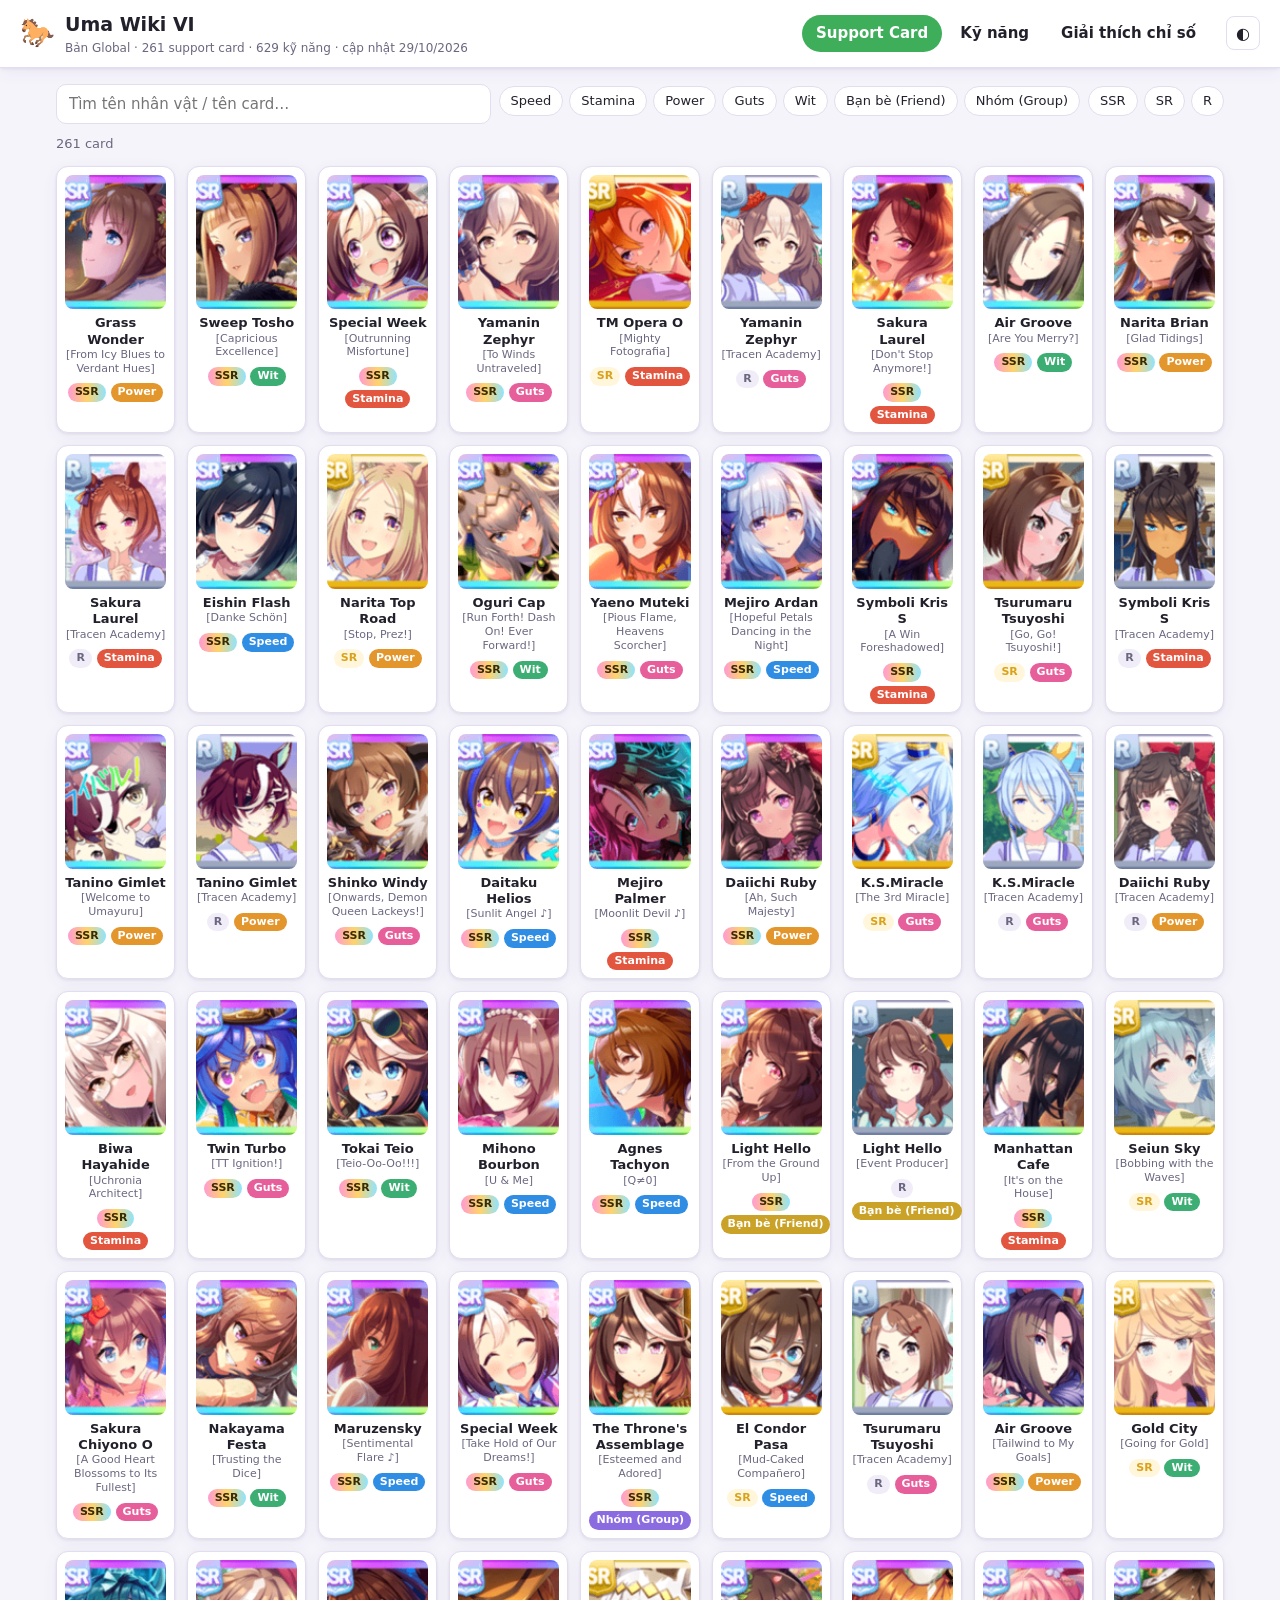
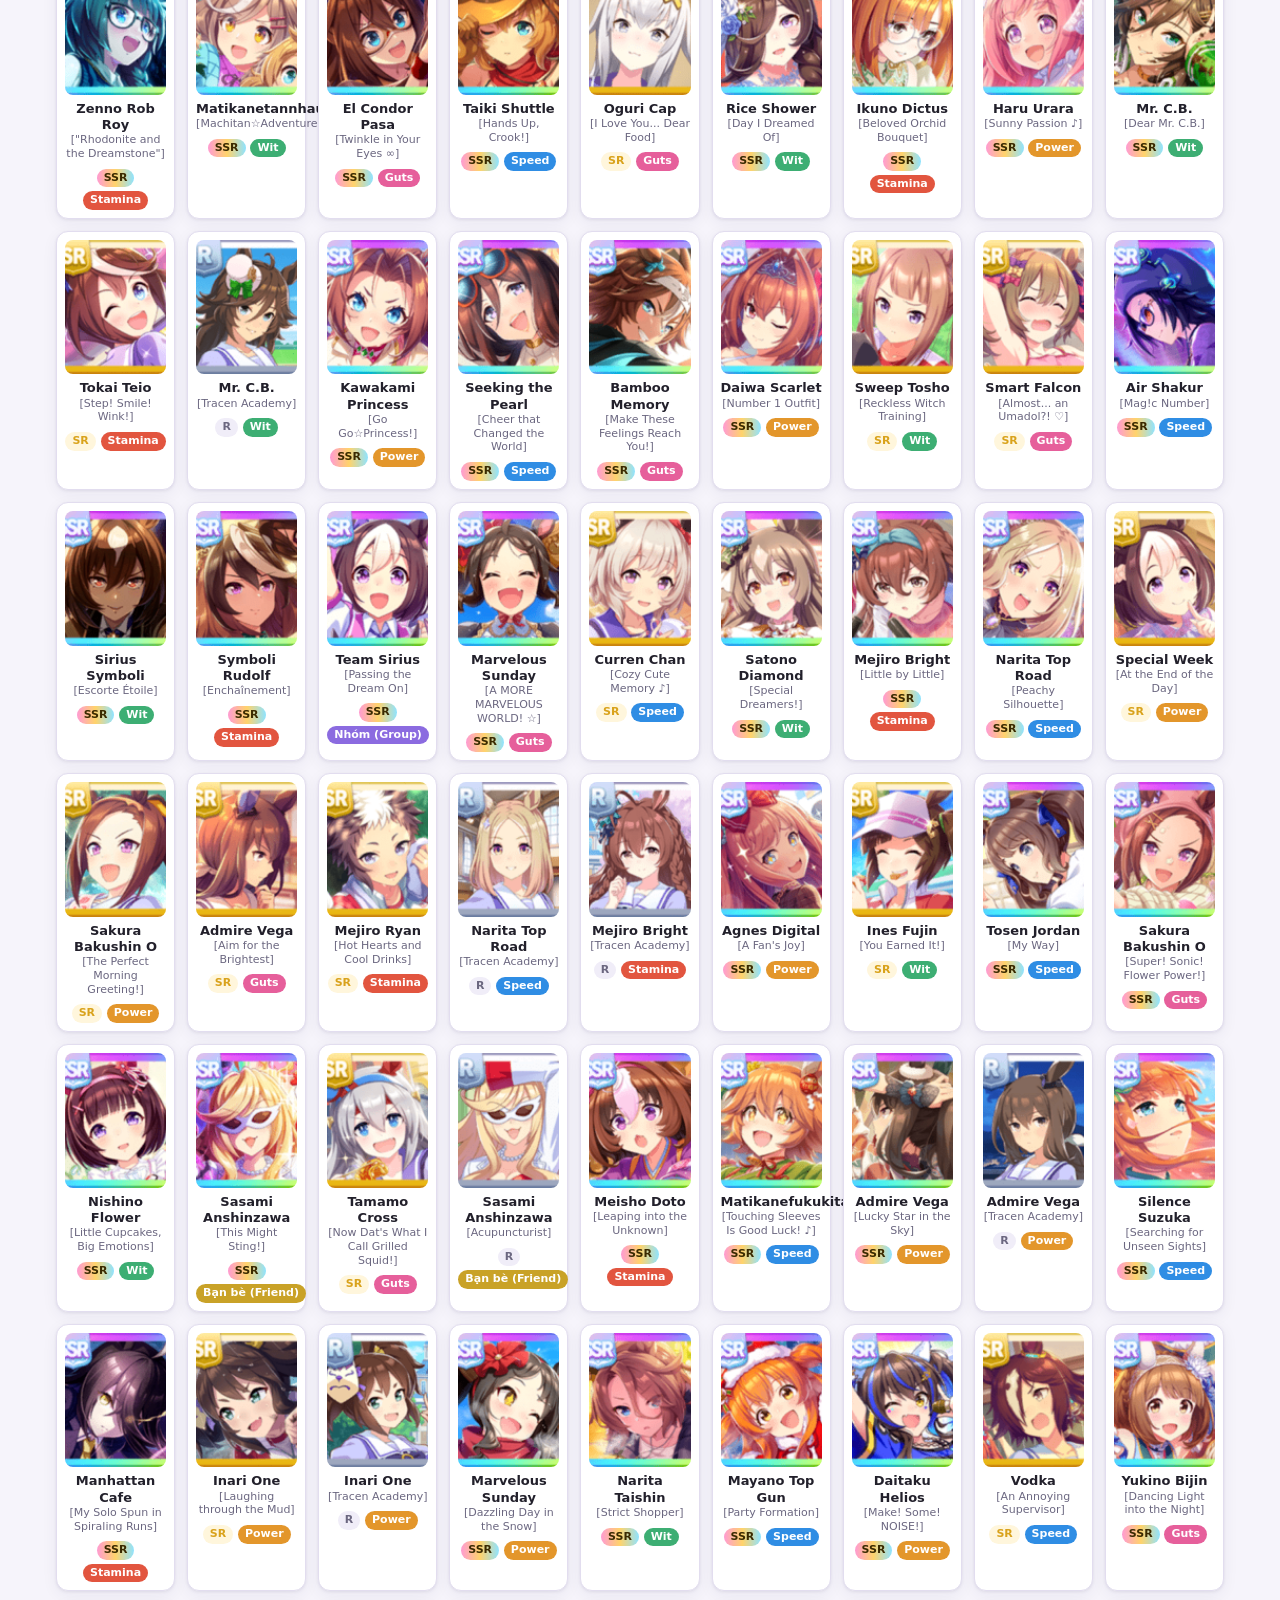
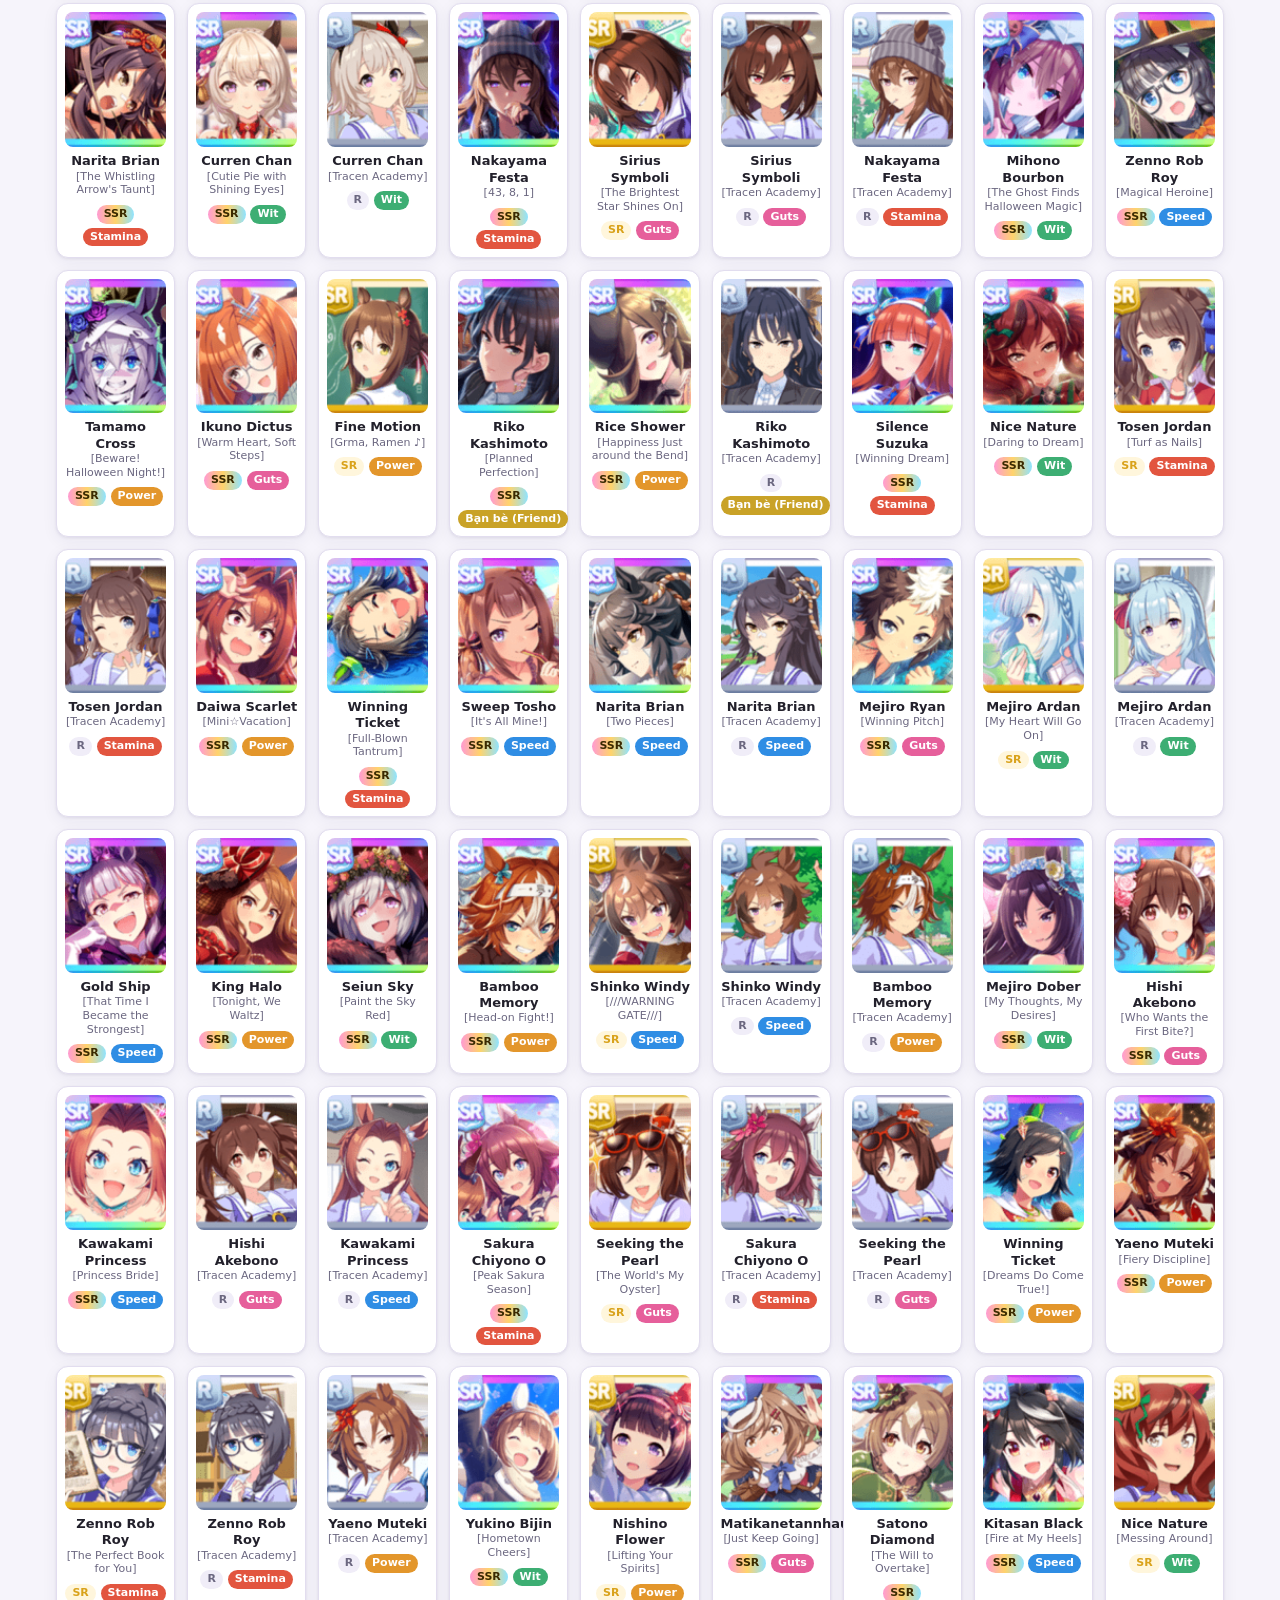
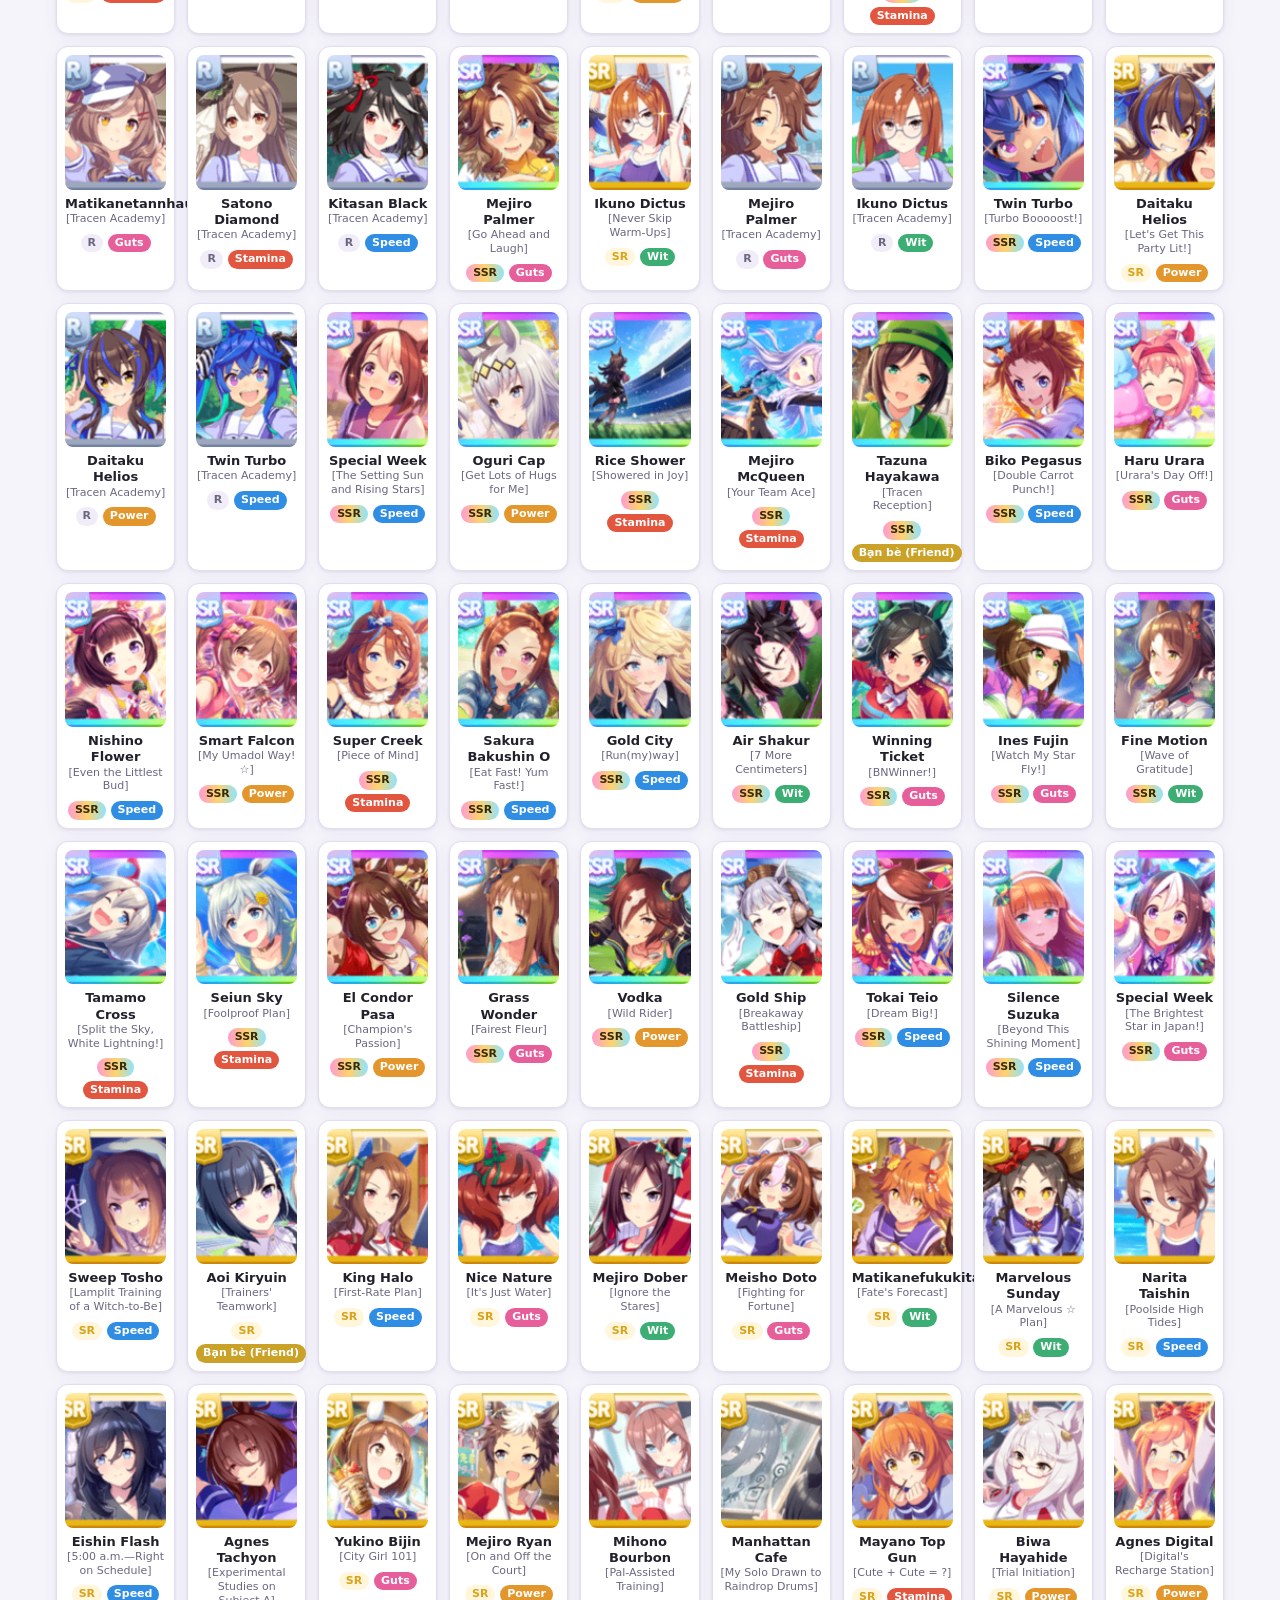
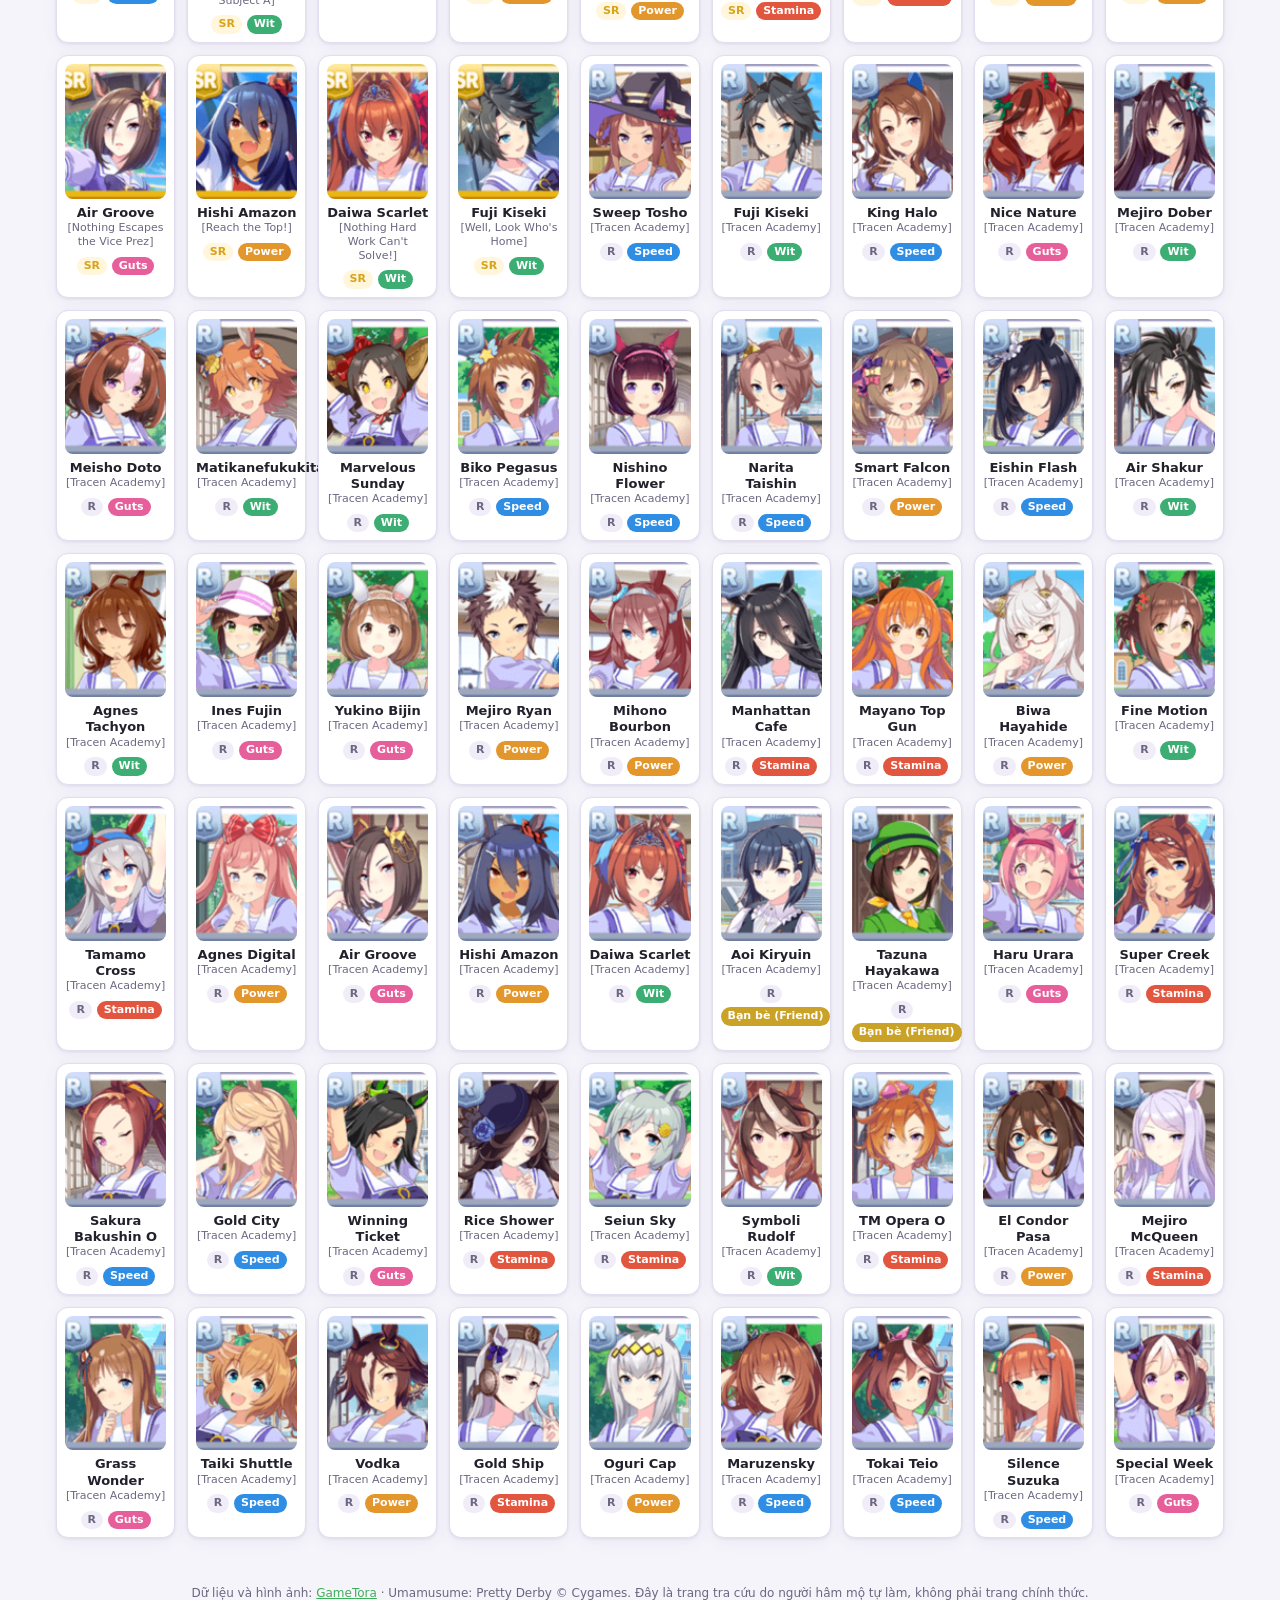
==== site/index.html @ ed955737 "Uma Wiki VI: tra cứu Support Card và kỹ năng Umamusume Global bằng tiếng Việt Co-Authored-By: Claude" ====
<!doctype html>
<html lang="vi">
<head>
  <meta charset="utf-8">
  <meta name="viewport" content="width=device-width, initial-scale=1">
  <title>Uma Wiki VI</title>
  <link rel="stylesheet" href="style.css">
</head>
<body>
  <header class="top">
    <div class="brand">
      <span class="logo">🐎</span>
      <div>
        <h1>Uma Wiki VI</h1>
        <p class="sub" id="meta">Đang tải dữ liệu…</p>
      </div>
    </div>
    <nav class="tabs" role="tablist">
      <a href="#cards" data-tab="cards">Support Card</a>
      <a href="#skills" data-tab="skills">Kỹ năng</a>
      <a href="#effects" data-tab="effects">Giải thích chỉ số</a>
    </nav>
    <button id="theme" class="icon-btn" title="Đổi giao diện sáng/tối">◐</button>
  </header>

  <main>
    <!-- SUPPORT CARDS -->
    <section id="tab-cards" class="tab" hidden>
      <div class="toolbar">
        <input id="card-q" type="search" placeholder="Tìm tên nhân vật / tên card…">
        <div class="chips" id="card-type"></div>
        <div class="chips" id="card-rarity"></div>
      </div>
      <p class="count" id="card-count"></p>
      <div class="card-grid" id="card-grid"></div>
    </section>

    <!-- SKILLS -->
    <section id="tab-skills" class="tab" hidden>
      <div class="toolbar">
        <input id="skill-q" type="search" placeholder="Tìm kỹ năng (tiếng Việt / English / 日本語)…">
        <select id="skill-rarity">
          <option value="">Mọi độ hiếm</option>
          <option value="1">Thường (trắng)</option>
          <option value="2">Hiếm (vàng)</option>
          <option value="u">Độc nhất</option>
        </select>
        <select id="skill-eff">
          <option value="">Mọi hiệu ứng</option>
          <option value="27">Tốc độ</option>
          <option value="31">Gia tốc</option>
          <option value="9">Hồi thể lực</option>
          <option value="28">Chuyển làn</option>
          <option value="stat">Tăng chỉ số (xanh)</option>
          <option value="debuff">Gây bất lợi</option>
        </select>
        <select id="skill-sort">
          <option value="default">Sắp xếp mặc định</option>
          <option value="name">Theo tên (A→Z)</option>
          <option value="cost">Theo giá SP</option>
        </select>
        <label class="toggle"><input type="checkbox" id="show-en" checked> Hiện mô tả tiếng Anh</label>
      </div>
      <div class="chips" id="skill-tags"></div>
      <p class="count" id="skill-count"></p>
      <div class="skill-list" id="skill-list"></div>
    </section>

    <!-- EFFECTS -->
    <section id="tab-effects" class="tab" hidden>
      <div class="intro">
        <h2>Các chỉ số trên Support Card nghĩa là gì?</h2>
        <p>Mỗi support card có một bộ <b>hiệu ứng</b>. Giá trị của chúng tăng theo level của card (Lv tối đa: R 40, SR 45, SSR 50; mỗi lần đột phá giới hạn mở thêm 5 level).
          Ngoài ra mỗi card SR/SSR có một <b>Hiệu ứng Độc nhất</b>, mở khóa khi đạt level nhất định, và các <b>kỹ năng gợi ý</b> nhận được qua sự kiện "!".</p>
      </div>
      <div class="effect-table" id="effect-table"></div>
    </section>
  </main>

  <dialog id="modal">
    <button class="close icon-btn" aria-label="Đóng">✕</button>
    <div id="modal-body"></div>
  </dialog>

  <footer>
    Dữ liệu và hình ảnh: <a href="https://gametora.com/umamusume" target="_blank" rel="noopener">GameTora</a> · Umamusume: Pretty Derby © Cygames.
    Đây là trang tra cứu do người hâm mộ tự làm, không phải trang chính thức.
  </footer>

  <script src="data/data.js"></script>
  <script src="app.js"></script>
</body>
</html>
---- site/style.css ----
:root {
  --bg: #f6f4fb;
  --panel: #ffffff;
  --panel-2: #f0edf8;
  --text: #22202b;
  --muted: #6b6780;
  --line: #e2ddef;
  --accent: #3fae5a;
  --accent-2: #e8f6ec;
  --gold: #d9a21b;
  --gold-bg: #fff6dc;
  --unique: #b04fd6;
  --unique-bg: #f6e8fc;
  --shadow: 0 1px 3px rgba(40, 30, 80, .08), 0 4px 16px rgba(40, 30, 80, .06);
  --t-speed: #2f8de4; --t-stamina: #e2553f; --t-power: #e3962b; --t-guts: #e65f9b;
  --t-intelligence: #3dae73; --t-friend: #c9a227; --t-group: #8b6be0;
  color-scheme: light;
}
@media (prefers-color-scheme: dark) {
  :root:not([data-theme="light"]) {
    --bg: #15141b; --panel: #1f1d28; --panel-2: #29263a; --text: #ece9f5; --muted: #a29db8;
    --line: #34304a; --accent: #5fd07c; --accent-2: #1f3626; --gold: #f0c04a; --gold-bg: #3a3018;
    --unique: #d48af0; --unique-bg: #362342; --shadow: 0 1px 3px rgba(0,0,0,.4);
    color-scheme: dark;
  }
}
:root[data-theme="dark"] {
  --bg: #15141b; --panel: #1f1d28; --panel-2: #29263a; --text: #ece9f5; --muted: #a29db8;
  --line: #34304a; --accent: #5fd07c; --accent-2: #1f3626; --gold: #f0c04a; --gold-bg: #3a3018;
  --unique: #d48af0; --unique-bg: #362342; --shadow: 0 1px 3px rgba(0,0,0,.4);
  color-scheme: dark;
}

* { box-sizing: border-box; }
body {
  margin: 0; background: var(--bg); color: var(--text);
  font: 15px/1.5 "Segoe UI", system-ui, -apple-system, Roboto, sans-serif;
}
a { color: var(--accent); }
img { display: block; }

.top {
  position: sticky; top: 0; z-index: 10; display: flex; align-items: center; gap: 16px; flex-wrap: wrap;
  padding: 10px 20px; background: var(--panel); border-bottom: 1px solid var(--line); box-shadow: var(--shadow);
}
.brand { display: flex; align-items: center; gap: 10px; margin-right: auto; }
.logo { font-size: 28px; }
.brand h1 { margin: 0; font-size: 19px; }
.sub { margin: 0; font-size: 12px; color: var(--muted); }
.tabs { display: flex; gap: 4px; }
.tabs a {
  padding: 7px 14px; border-radius: 999px; text-decoration: none; color: var(--text); font-weight: 600;
}
.tabs a.active { background: var(--accent); color: #fff; }
.tabs a:not(.active):hover { background: var(--panel-2); }
.icon-btn {
  border: 1px solid var(--line); background: var(--panel); color: var(--text); border-radius: 8px;
  width: 34px; height: 34px; cursor: pointer; font-size: 16px;
}

main { max-width: 1200px; margin: 0 auto; padding: 16px; }
.toolbar { display: flex; flex-wrap: wrap; gap: 8px; align-items: center; margin-bottom: 10px; }
.toolbar input[type=search], select {
  padding: 8px 12px; border: 1px solid var(--line); border-radius: 10px; background: var(--panel); color: var(--text); font: inherit;
}
.toolbar input[type=search] { flex: 1 1 260px; }
.toggle { display: flex; gap: 6px; align-items: center; color: var(--muted); font-size: 14px; cursor: pointer; }
.chips { display: flex; flex-wrap: wrap; gap: 6px; margin-bottom: 6px; }
.chip {
  border: 1px solid var(--line); background: var(--panel); color: var(--text); border-radius: 999px;
  padding: 4px 11px; font: inherit; font-size: 13px; cursor: pointer;
}
.chip.on { background: var(--accent); border-color: var(--accent); color: #fff; }
.count { color: var(--muted); font-size: 13px; margin: 6px 0 12px; }

/* Cards grid */
.card-grid { display: grid; grid-template-columns: repeat(auto-fill, minmax(118px, 1fr)); gap: 12px; }
.card-tile {
  background: var(--panel); border: 1px solid var(--line); border-radius: 12px; padding: 8px; cursor: pointer;
  text-align: center; transition: transform .12s, box-shadow .12s; box-shadow: var(--shadow);
}
.card-tile:hover { transform: translateY(-2px); }
.card-tile img { width: 100%; height: auto; aspect-ratio: 132/176; object-fit: cover; border-radius: 8px; }
.card-tile .nm { font-size: 13px; font-weight: 600; margin-top: 6px; line-height: 1.25; }
.card-tile .tl { font-size: 11px; color: var(--muted); line-height: 1.25; }
.badge {
  display: inline-block; font-size: 11px; font-weight: 700; padding: 1px 7px; border-radius: 999px;
  background: var(--panel-2); color: var(--muted); white-space: nowrap;
}
.type-badge { color: #fff; }
.type-speed { background: var(--t-speed); } .type-stamina { background: var(--t-stamina); }
.type-power { background: var(--t-power); } .type-guts { background: var(--t-guts); }
.type-intelligence { background: var(--t-intelligence); } .type-friend { background: var(--t-friend); }
.type-group { background: var(--t-group); }
.r-3 { background: linear-gradient(90deg,#ff9bd2,#ffd36b,#8fe3ff); color: #3a2a00; }
.r-2 { background: var(--gold-bg); color: var(--gold); } .r-1 { background: var(--panel-2); }

/* Skills */
.skill-list { display: grid; grid-template-columns: repeat(auto-fill, minmax(340px, 1fr)); gap: 10px; }
.skill {
  display: grid; grid-template-columns: 48px 1fr; gap: 10px; padding: 12px; border-radius: 12px;
  background: var(--panel); border: 1px solid var(--line); box-shadow: var(--shadow); border-left: 4px solid var(--line);
}
.skill.rar-2 { border-left-color: var(--gold); background: linear-gradient(90deg, var(--gold-bg), var(--panel) 40%); }
.skill.rar-u { border-left-color: var(--unique); background: linear-gradient(90deg, var(--unique-bg), var(--panel) 40%); }
.skill img.ic { width: 48px; height: 48px; }
.skill h3 { margin: 0; font-size: 15px; line-height: 1.3; }
.skill .en { color: var(--muted); font-size: 12px; }
.skill .desc { margin: 6px 0 4px; font-size: 14px; }
.skill .desc-en { margin: 0 0 6px; font-size: 12px; color: var(--muted); font-style: italic; }
.skill .meta { display: flex; flex-wrap: wrap; gap: 4px; }
.skill .src { margin-top: 8px; font-size: 12px; color: var(--muted); display: flex; flex-wrap: wrap; gap: 4px; align-items: center; }
.src img { width: 30px; height: 40px; object-fit: cover; border-radius: 4px; cursor: pointer; }
.untr { background: #ffe1e1; color: #b33; }
body.hide-en .desc-en { display: none; }
.eff small.en, .unique-box small.en { color: var(--muted); font-size: 11px; }
.eff small.en { display: block; }

/* Effects table */
.intro { background: var(--panel); border: 1px solid var(--line); border-radius: 12px; padding: 14px 18px; margin-bottom: 14px; }
.intro h2 { margin: 0 0 6px; font-size: 18px; }
.effect-table { display: grid; grid-template-columns: repeat(auto-fill, minmax(320px, 1fr)); gap: 10px; }
.effect-row { background: var(--panel); border: 1px solid var(--line); border-radius: 12px; padding: 12px 14px; }
.effect-row h3 { margin: 0; font-size: 15px; }
.effect-row .en { color: var(--muted); font-size: 12px; }
.effect-row p { margin: 6px 0 0; font-size: 14px; }

/* Modal */
dialog {
  width: min(860px, 96vw); max-height: 92vh; border: none; border-radius: 16px; padding: 0;
  background: var(--panel); color: var(--text); box-shadow: 0 20px 60px rgba(0,0,0,.35);
}
dialog::backdrop { background: rgba(20, 15, 40, .55); }
dialog .close { position: sticky; top: 10px; float: right; margin: 10px 10px 0 0; z-index: 2; }
#modal-body { padding: 20px 22px 24px; }
.cd-head { display: flex; gap: 16px; align-items: flex-start; }
.cd-head img { width: 110px; border-radius: 10px; }
.cd-head h2 { margin: 0 0 4px; font-size: 20px; }
.cd-head .tl { color: var(--muted); margin-bottom: 8px; }
.cd-head .meta { display: flex; flex-wrap: wrap; gap: 6px; }
.lv-bar { display: flex; flex-wrap: wrap; align-items: center; gap: 8px; margin: 16px 0 8px; padding: 10px 12px; background: var(--panel-2); border-radius: 10px; }
.lv-bar input[type=range] { flex: 1 1 200px; accent-color: var(--accent); }
.lv-bar .lv { font-weight: 700; min-width: 56px; }
.lb { display: flex; gap: 4px; }
.lb button { border: 1px solid var(--line); background: var(--panel); color: var(--text); border-radius: 6px; padding: 2px 8px; cursor: pointer; font-size: 12px; }
.lb button.on { background: var(--accent); color: #fff; border-color: var(--accent); }
h4.sec { margin: 18px 0 8px; font-size: 15px; border-bottom: 2px solid var(--line); padding-bottom: 4px; }
.eff-list { display: grid; grid-template-columns: repeat(auto-fill, minmax(250px, 1fr)); gap: 6px; }
.eff {
  display: flex; justify-content: space-between; gap: 10px; align-items: center; padding: 7px 10px;
  background: var(--panel-2); border-radius: 8px; font-size: 14px;
}
.eff .v { font-weight: 700; color: var(--accent); white-space: nowrap; }
.eff.zero { opacity: .45; }
.eff.boost .v::after { content: " ★"; color: var(--unique); }
.eff .q { color: var(--muted); font-size: 12px; cursor: help; border-bottom: 1px dotted var(--muted); }
.unique-box { background: var(--unique-bg); border-radius: 10px; padding: 10px 12px; font-size: 14px; }
.unique-box ul { margin: 6px 0 0; padding-left: 20px; }
.mini-skills { display: grid; grid-template-columns: repeat(auto-fill, minmax(240px, 1fr)); gap: 6px; }
.mini-skill {
  display: flex; gap: 8px; align-items: center; padding: 6px 8px; border-radius: 8px; background: var(--panel-2);
  cursor: pointer; font-size: 13px; line-height: 1.25;
}
.mini-skill img { width: 32px; height: 32px; flex: none; }
.mini-skill small { color: var(--muted); display: block; }
.mini-skill:hover { outline: 2px solid var(--accent); }
.sk-head { display: flex; gap: 14px; align-items: center; }
.sk-head img { width: 64px; height: 64px; }
.sk-head h2 { margin: 0; }

footer { text-align: center; color: var(--muted); font-size: 12px; padding: 30px 16px; }

@media (max-width: 600px) {
  .top { padding: 10px 16px; }
  main { padding: 12px 16px; }
  .skill-list, .effect-table { grid-template-columns: 1fr; }
  .card-grid { grid-template-columns: repeat(auto-fill, minmax(96px, 1fr)); }
  .cd-head img { width: 80px; }
}
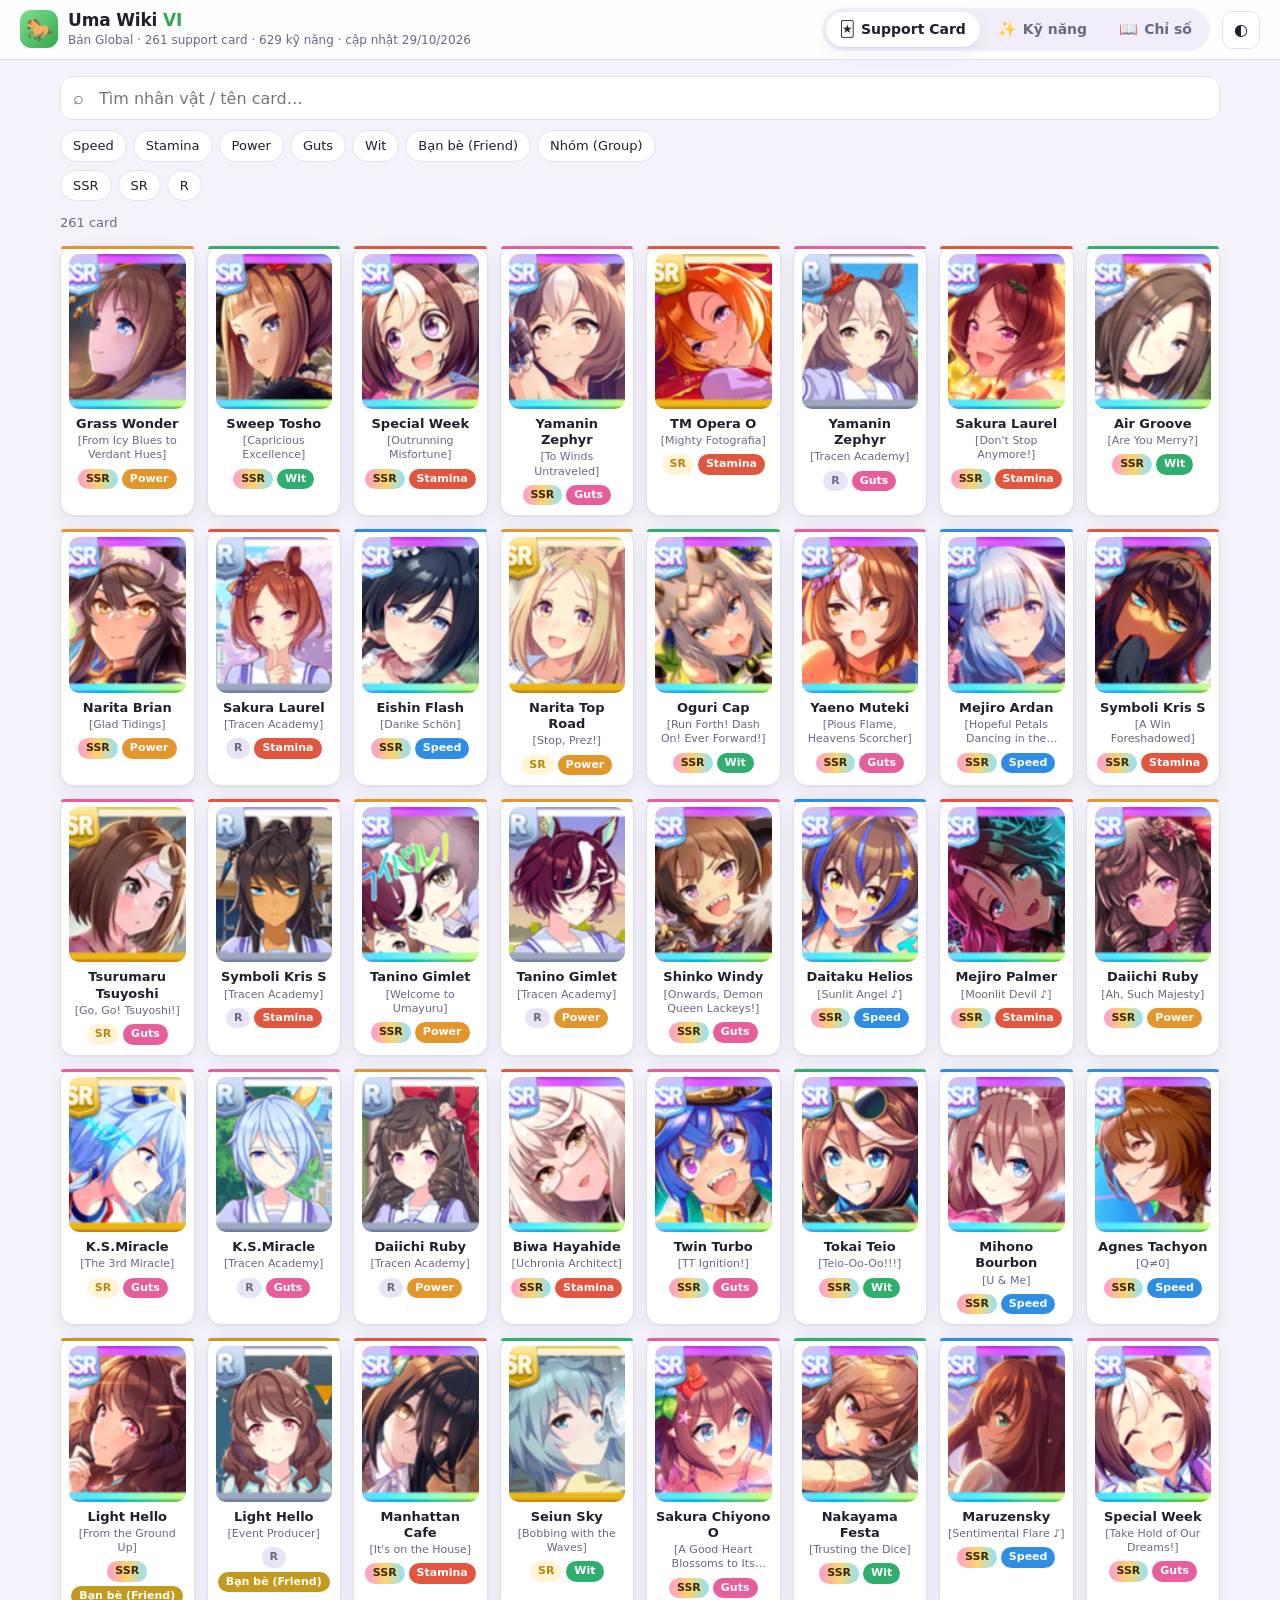
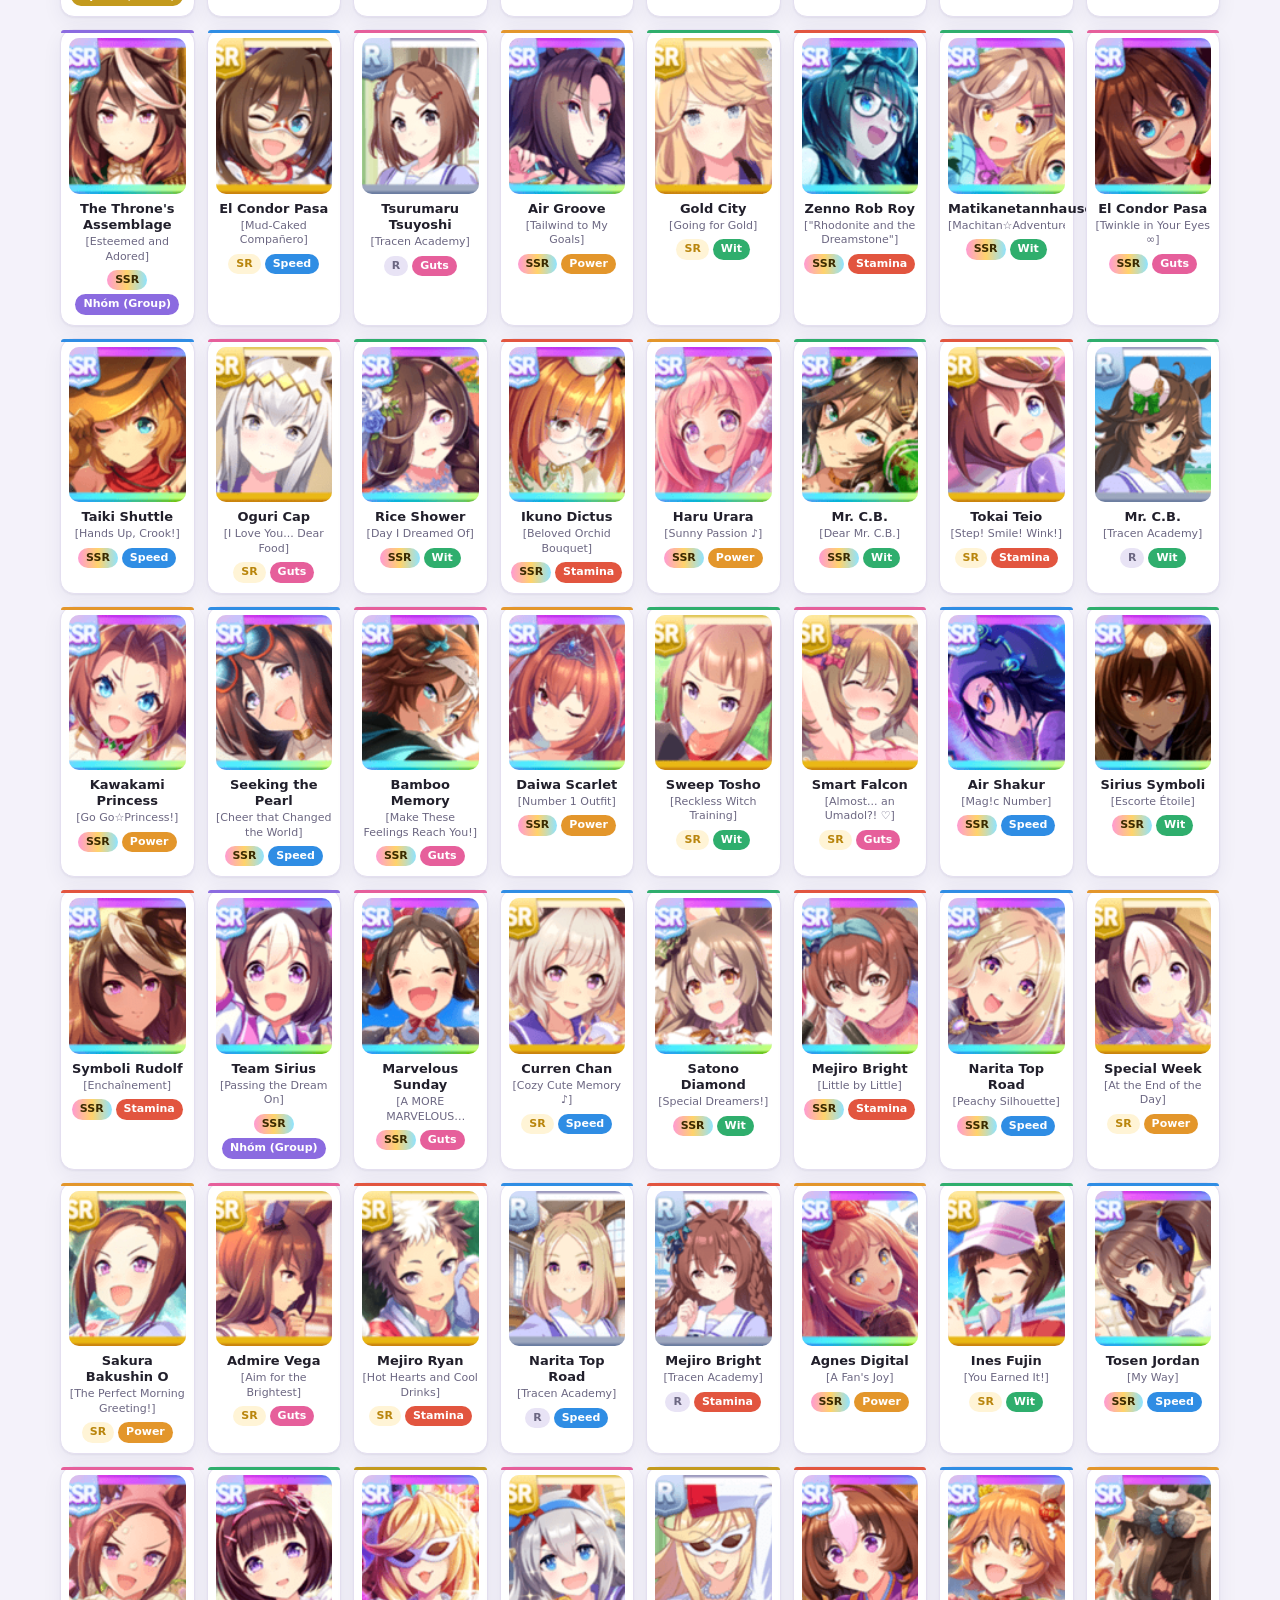
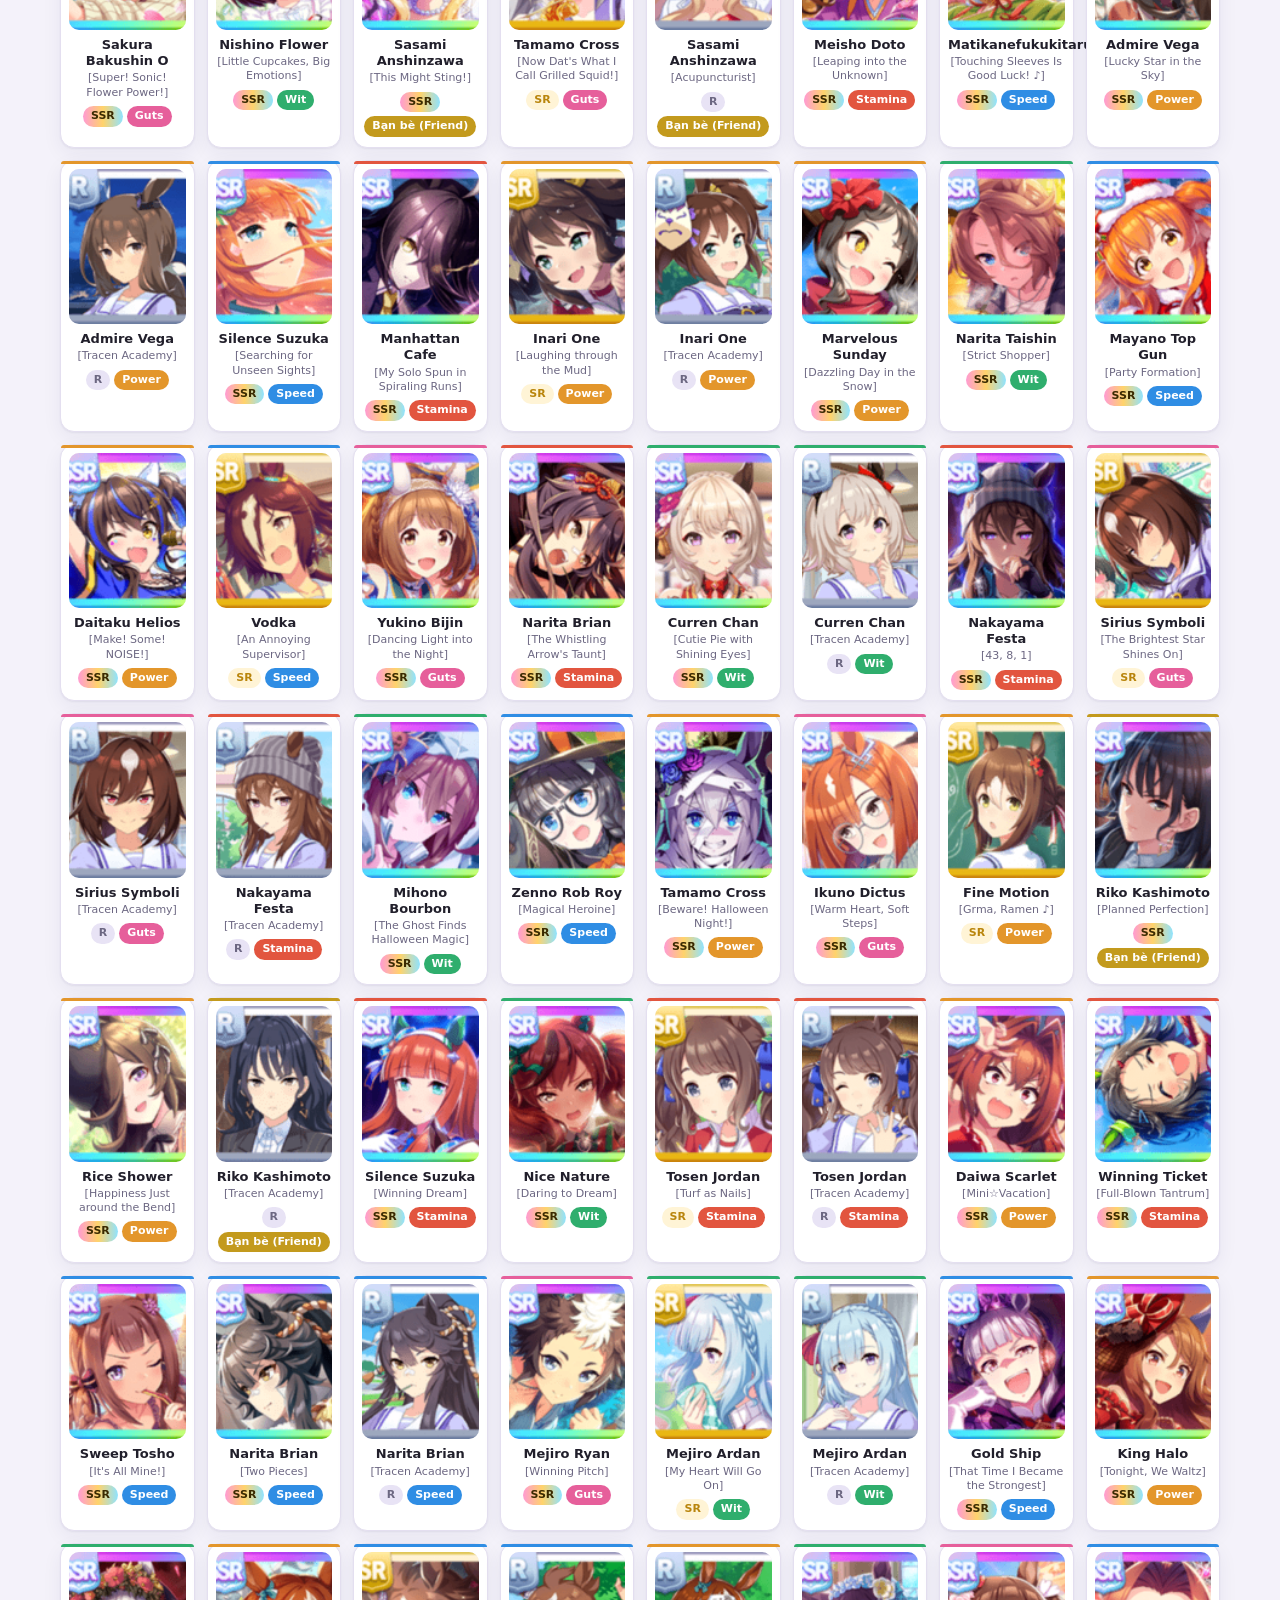
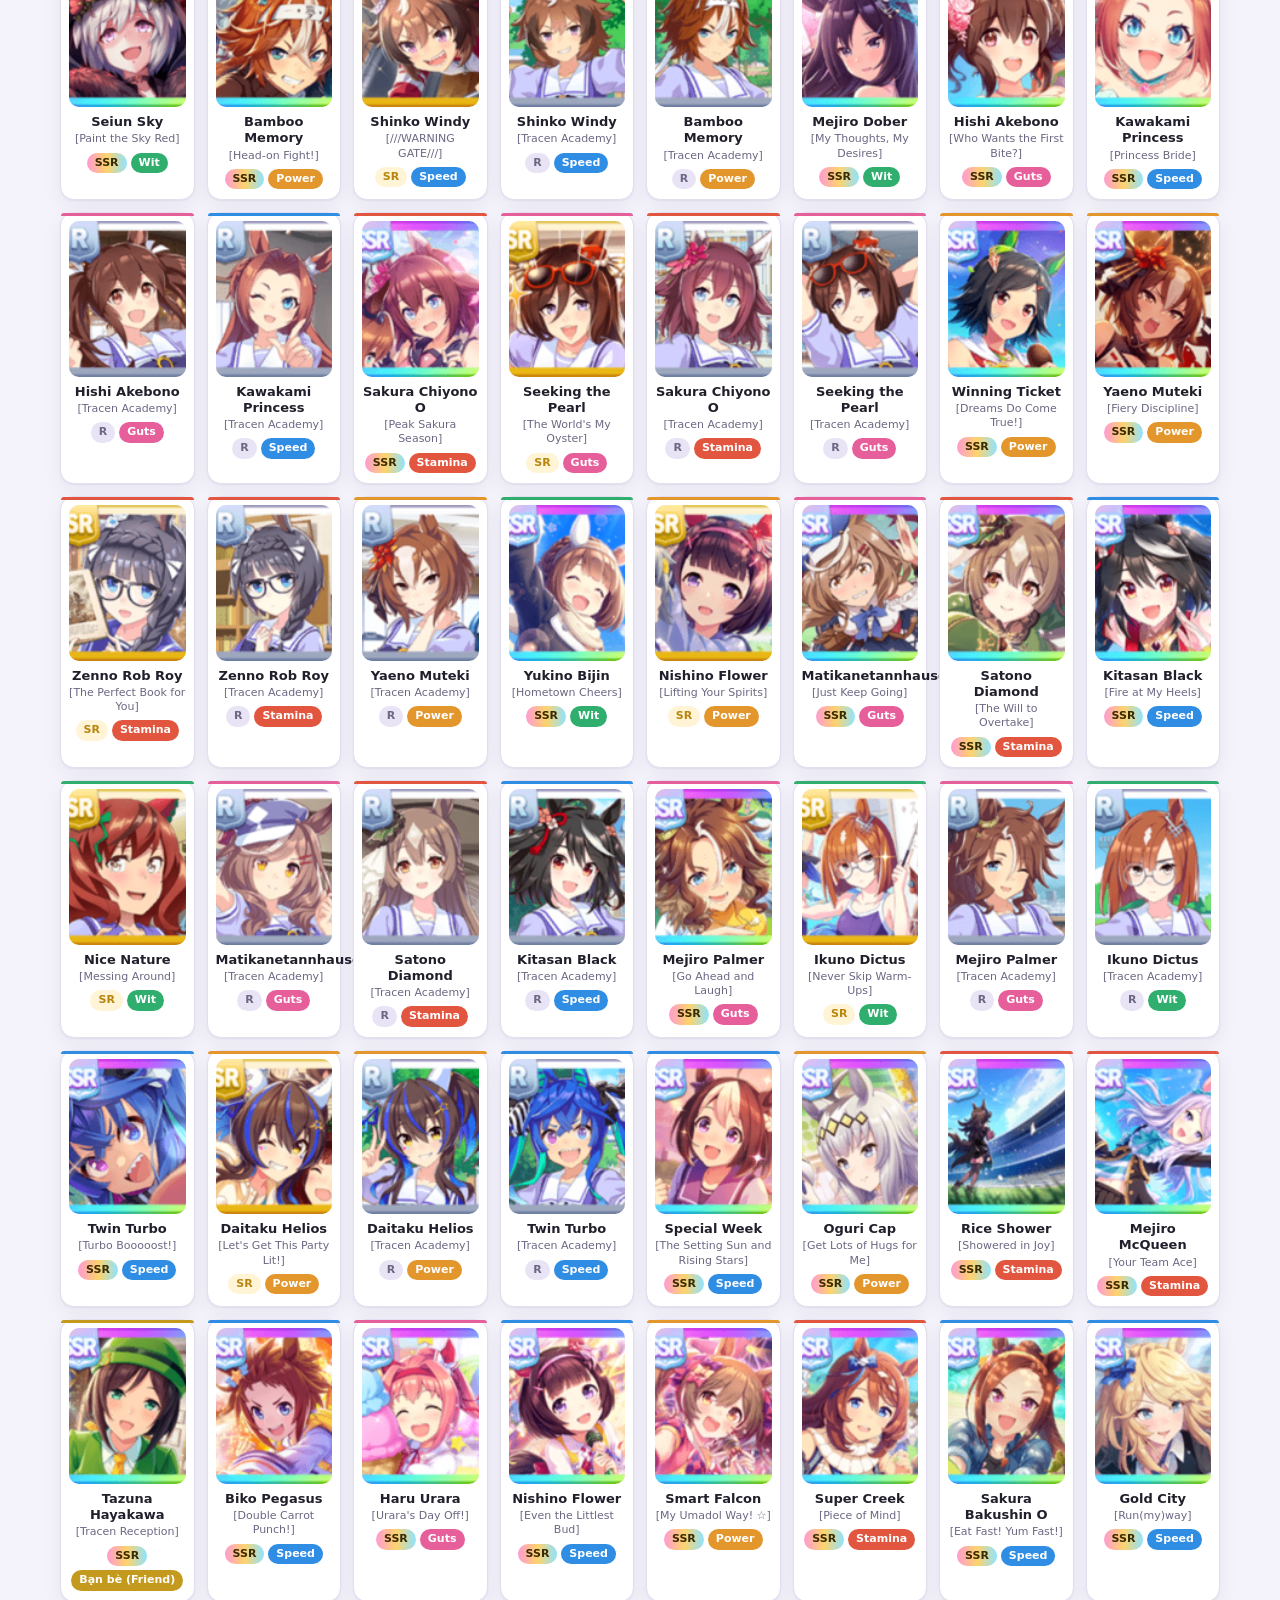
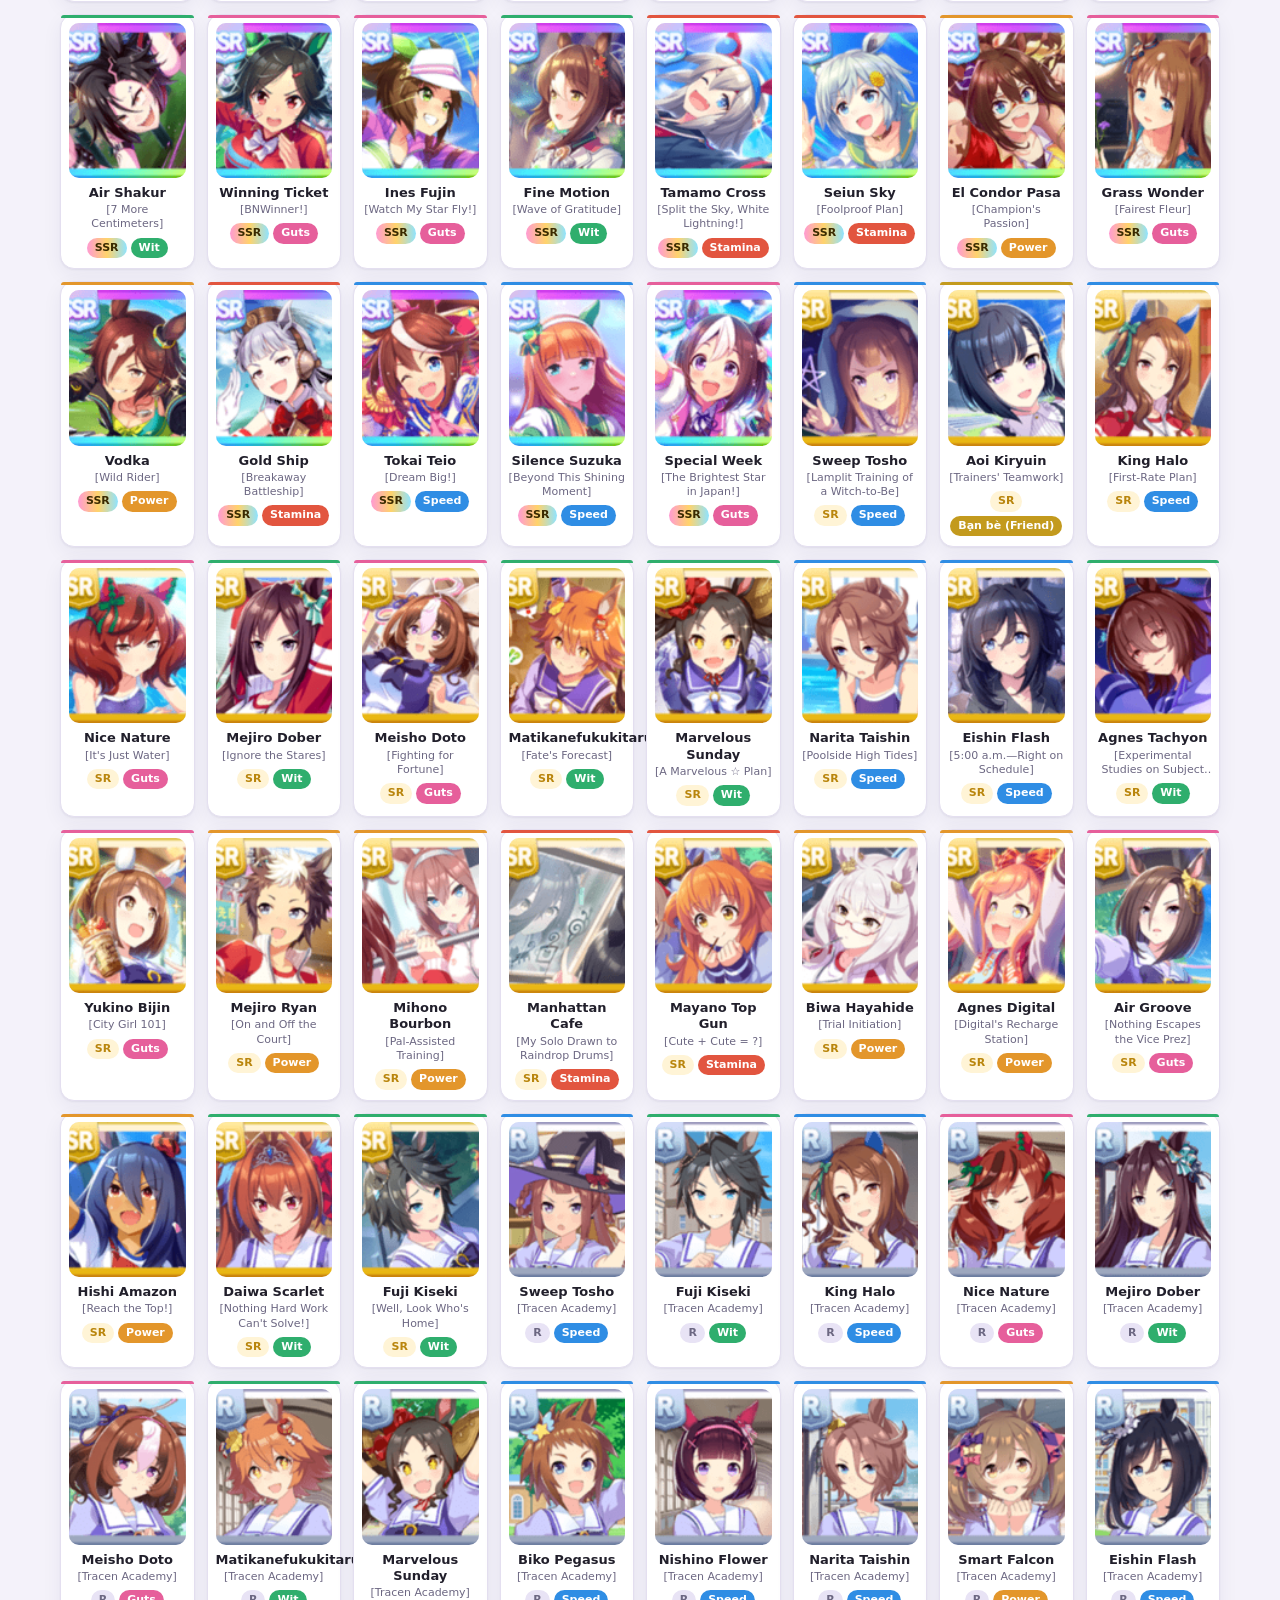
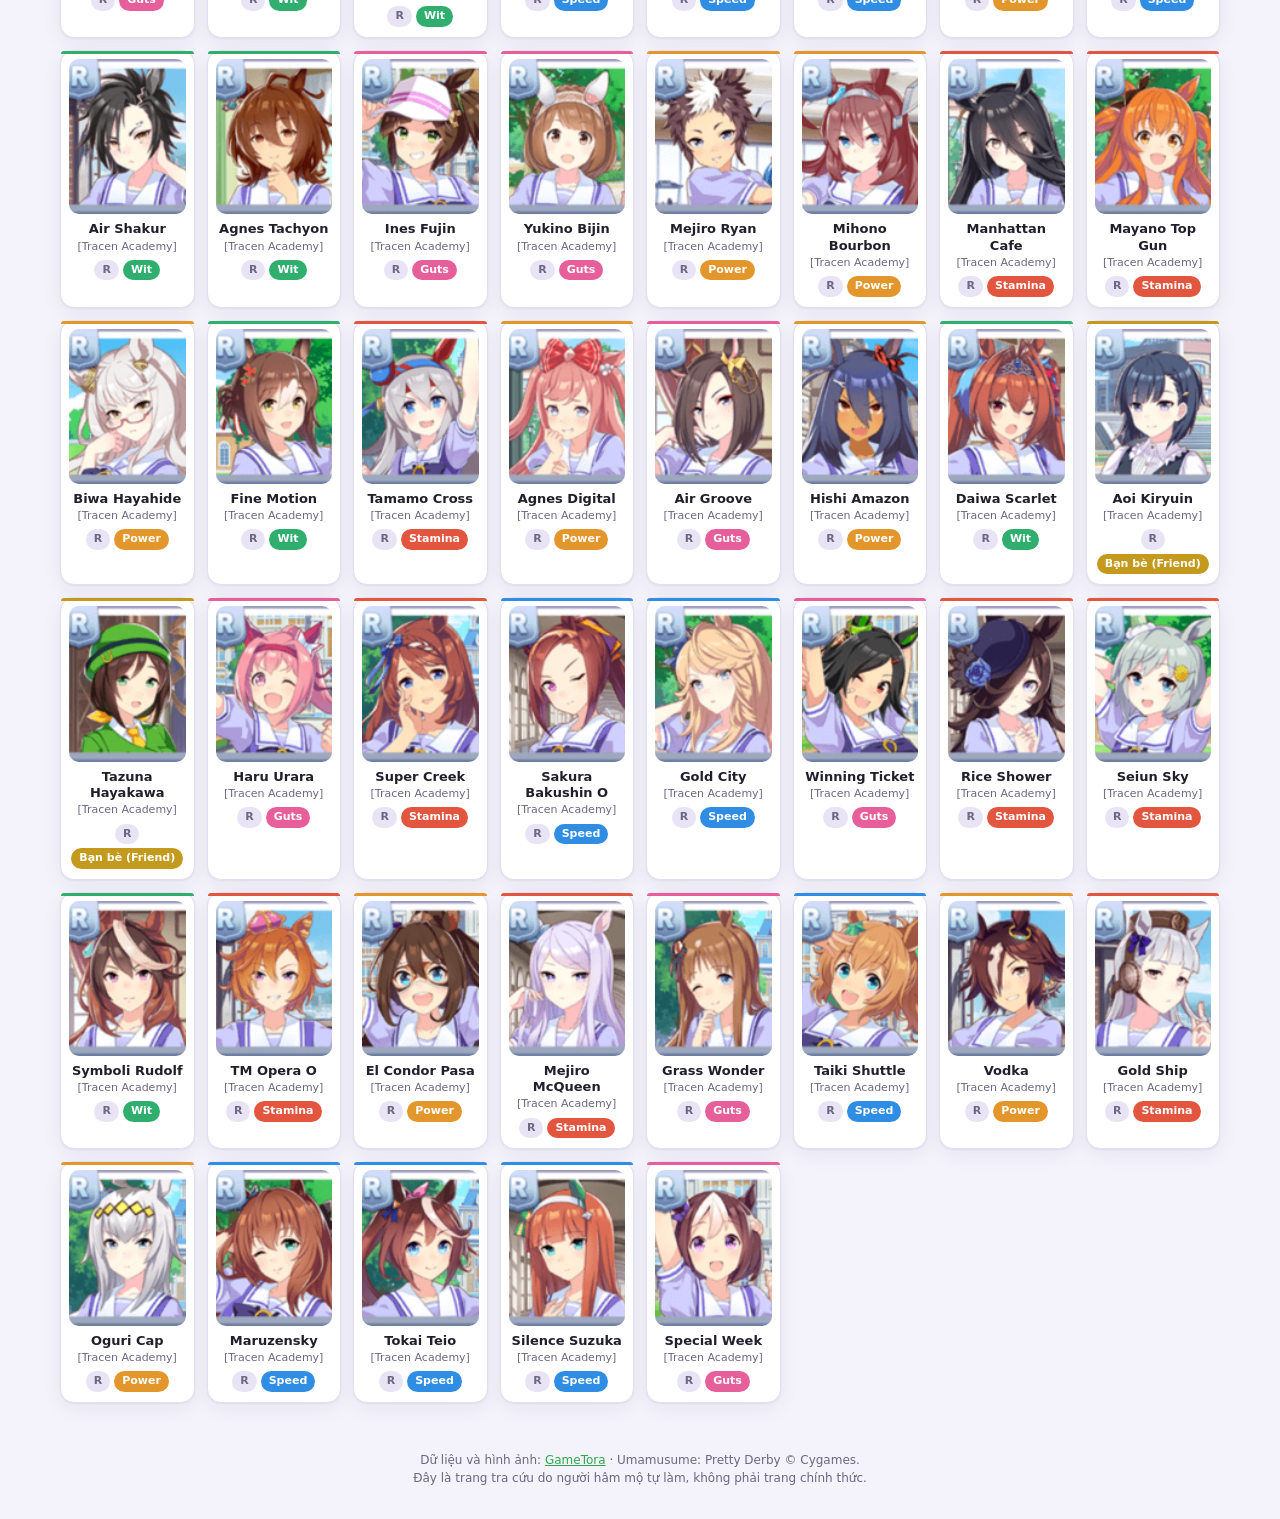
==== commit 9f1d0bfd: "Giao diện mới tối ưu cho điện thoại: thanh điều hướng dưới đáy, bộ lọc thu gọn, popup toàn màn hình " ====
--- a/site/index.html
+++ b/site/index.html
@@ -2,34 +2,39 @@
 <html lang="vi">
 <head>
   <meta charset="utf-8">
-  <meta name="viewport" content="width=device-width, initial-scale=1">
+  <meta name="viewport" content="width=device-width, initial-scale=1, viewport-fit=cover">
+  <meta name="theme-color" content="#1b1a24">
   <title>Uma Wiki VI</title>
+  <link rel="icon" href="data:image/svg+xml,<svg xmlns='http://www.w3.org/2000/svg' viewBox='0 0 100 100'><text y='.9em' font-size='90'>🐎</text></svg>">
   <link rel="stylesheet" href="style.css">
 </head>
 <body>
   <header class="top">
-    <div class="brand">
+    <a class="brand" href="#cards">
       <span class="logo">🐎</span>
-      <div>
-        <h1>Uma Wiki VI</h1>
-        <p class="sub" id="meta">Đang tải dữ liệu…</p>
-      </div>
-    </div>
+      <span>
+        <span class="title">Uma Wiki <b>VI</b></span>
+        <span class="sub" id="meta">Đang tải dữ liệu…</span>
+      </span>
+    </a>
     <nav class="tabs" role="tablist">
-      <a href="#cards" data-tab="cards">Support Card</a>
-      <a href="#skills" data-tab="skills">Kỹ năng</a>
-      <a href="#effects" data-tab="effects">Giải thích chỉ số</a>
+      <a href="#cards" data-tab="cards"><span class="ti">🃏</span><span>Support Card</span></a>
+      <a href="#skills" data-tab="skills"><span class="ti">✨</span><span>Kỹ năng</span></a>
+      <a href="#effects" data-tab="effects"><span class="ti">📖</span><span>Chỉ số</span></a>
     </nav>
-    <button id="theme" class="icon-btn" title="Đổi giao diện sáng/tối">◐</button>
+    <button id="theme" class="icon-btn" title="Đổi giao diện sáng/tối" aria-label="Đổi giao diện sáng/tối">◐</button>
   </header>
 
   <main>
     <!-- SUPPORT CARDS -->
     <section id="tab-cards" class="tab" hidden>
       <div class="toolbar">
-        <input id="card-q" type="search" placeholder="Tìm tên nhân vật / tên card…">
-        <div class="chips" id="card-type"></div>
-        <div class="chips" id="card-rarity"></div>
+        <div class="search"><input id="card-q" type="search" placeholder="Tìm nhân vật / tên card…" autocomplete="off"></div>
+        <button class="filter-btn" data-for="card-filters">Bộ lọc <span class="fcount"></span></button>
+      </div>
+      <div class="filters" id="card-filters">
+        <div class="chips hscroll" id="card-type"></div>
+        <div class="chips hscroll" id="card-rarity"></div>
       </div>
       <p class="count" id="card-count"></p>
       <div class="card-grid" id="card-grid"></div>
@@ -38,30 +43,35 @@
     <!-- SKILLS -->
     <section id="tab-skills" class="tab" hidden>
       <div class="toolbar">
-        <input id="skill-q" type="search" placeholder="Tìm kỹ năng (tiếng Việt / English / 日本語)…">
-        <select id="skill-rarity">
-          <option value="">Mọi độ hiếm</option>
-          <option value="1">Thường (trắng)</option>
-          <option value="2">Hiếm (vàng)</option>
-          <option value="u">Độc nhất</option>
-        </select>
-        <select id="skill-eff">
-          <option value="">Mọi hiệu ứng</option>
-          <option value="27">Tốc độ</option>
-          <option value="31">Gia tốc</option>
-          <option value="9">Hồi thể lực</option>
-          <option value="28">Chuyển làn</option>
-          <option value="stat">Tăng chỉ số (xanh)</option>
-          <option value="debuff">Gây bất lợi</option>
-        </select>
-        <select id="skill-sort">
-          <option value="default">Sắp xếp mặc định</option>
-          <option value="name">Theo tên (A→Z)</option>
-          <option value="cost">Theo giá SP</option>
-        </select>
-        <label class="toggle"><input type="checkbox" id="show-en" checked> Hiện mô tả tiếng Anh</label>
+        <div class="search"><input id="skill-q" type="search" placeholder="Tìm kỹ năng (Việt / English / 日本語)…" autocomplete="off"></div>
+        <button class="filter-btn" data-for="skill-filters">Bộ lọc <span class="fcount"></span></button>
       </div>
-      <div class="chips" id="skill-tags"></div>
+      <div class="filters" id="skill-filters">
+        <div class="selects">
+          <select id="skill-rarity" aria-label="Độ hiếm">
+            <option value="">Mọi độ hiếm</option>
+            <option value="1">Thường (trắng)</option>
+            <option value="2">Hiếm (vàng)</option>
+            <option value="u">Độc nhất</option>
+          </select>
+          <select id="skill-eff" aria-label="Hiệu ứng">
+            <option value="">Mọi hiệu ứng</option>
+            <option value="27">Tốc độ</option>
+            <option value="31">Gia tốc</option>
+            <option value="9">Hồi thể lực</option>
+            <option value="28">Chuyển làn</option>
+            <option value="stat">Tăng chỉ số (xanh)</option>
+            <option value="debuff">Gây bất lợi</option>
+          </select>
+          <select id="skill-sort" aria-label="Sắp xếp">
+            <option value="default">Sắp xếp mặc định</option>
+            <option value="name">Theo tên (A→Z)</option>
+            <option value="cost">Theo giá SP</option>
+          </select>
+          <label class="toggle"><input type="checkbox" id="show-en"> Mô tả tiếng Anh</label>
+        </div>
+        <div class="chips hscroll" id="skill-tags"></div>
+      </div>
       <p class="count" id="skill-count"></p>
       <div class="skill-list" id="skill-list"></div>
     </section>
@@ -78,12 +88,15 @@
   </main>
 
   <dialog id="modal">
-    <button class="close icon-btn" aria-label="Đóng">✕</button>
+    <div class="modal-bar">
+      <span class="modal-title" id="modal-title"></span>
+      <button class="close icon-btn" aria-label="Đóng">✕</button>
+    </div>
     <div id="modal-body"></div>
   </dialog>
 
   <footer>
-    Dữ liệu và hình ảnh: <a href="https://gametora.com/umamusume" target="_blank" rel="noopener">GameTora</a> · Umamusume: Pretty Derby © Cygames.
+    Dữ liệu và hình ảnh: <a href="https://gametora.com/umamusume" target="_blank" rel="noopener">GameTora</a> · Umamusume: Pretty Derby © Cygames.<br>
     Đây là trang tra cứu do người hâm mộ tự làm, không phải trang chính thức.
   </footer>
 
--- a/site/style.css
+++ b/site/style.css
@@ -1,179 +1,343 @@
+/* ===== Tokens ===== */
 :root {
-  --bg: #f6f4fb;
+  --bg: #f4f2fa;
   --panel: #ffffff;
-  --panel-2: #f0edf8;
-  --text: #22202b;
-  --muted: #6b6780;
-  --line: #e2ddef;
-  --accent: #3fae5a;
-  --accent-2: #e8f6ec;
-  --gold: #d9a21b;
-  --gold-bg: #fff6dc;
-  --unique: #b04fd6;
-  --unique-bg: #f6e8fc;
-  --shadow: 0 1px 3px rgba(40, 30, 80, .08), 0 4px 16px rgba(40, 30, 80, .06);
+  --panel-2: #f1eef9;
+  --panel-3: #e8e3f5;
+  --text: #211f2b;
+  --muted: #6c6782;
+  --line: #e4dff0;
+  --accent: #2fa84f;
+  --accent-ink: #ffffff;
+  --accent-soft: #e3f5e8;
+  --gold: #b9850c;
+  --gold-bg: #fff4d6;
+  --unique: #a347c9;
+  --unique-bg: #f5e6fb;
+  --danger-bg: #ffe3e3; --danger: #b8312f;
+  --shadow: 0 1px 2px rgba(40, 30, 80, .06), 0 6px 20px rgba(40, 30, 80, .06);
+  --radius: 14px;
   --t-speed: #2f8de4; --t-stamina: #e2553f; --t-power: #e3962b; --t-guts: #e65f9b;
-  --t-intelligence: #3dae73; --t-friend: #c9a227; --t-group: #8b6be0;
+  --t-intelligence: #2fae6d; --t-friend: #c39a1d; --t-group: #8b6be0;
+  --header-h: 60px;
+  --nav-h: 0px;
   color-scheme: light;
 }
 @media (prefers-color-scheme: dark) {
   :root:not([data-theme="light"]) {
-    --bg: #15141b; --panel: #1f1d28; --panel-2: #29263a; --text: #ece9f5; --muted: #a29db8;
-    --line: #34304a; --accent: #5fd07c; --accent-2: #1f3626; --gold: #f0c04a; --gold-bg: #3a3018;
-    --unique: #d48af0; --unique-bg: #362342; --shadow: 0 1px 3px rgba(0,0,0,.4);
+    --bg: #131219; --panel: #1d1b26; --panel-2: #26232f; --panel-3: #302c3b; --text: #eeebf6; --muted: #a39eb9;
+    --line: #322e41; --accent: #4fcf72; --accent-ink: #0d2414; --accent-soft: #1c3424;
+    --gold: #f0c04a; --gold-bg: #382e14; --unique: #d590f2; --unique-bg: #33213f;
+    --danger-bg: #4a1f1f; --danger: #ff9c9c; --shadow: 0 1px 2px rgba(0,0,0,.3), 0 6px 20px rgba(0,0,0,.25);
     color-scheme: dark;
   }
 }
 :root[data-theme="dark"] {
-  --bg: #15141b; --panel: #1f1d28; --panel-2: #29263a; --text: #ece9f5; --muted: #a29db8;
-  --line: #34304a; --accent: #5fd07c; --accent-2: #1f3626; --gold: #f0c04a; --gold-bg: #3a3018;
-  --unique: #d48af0; --unique-bg: #362342; --shadow: 0 1px 3px rgba(0,0,0,.4);
+  --bg: #131219; --panel: #1d1b26; --panel-2: #26232f; --panel-3: #302c3b; --text: #eeebf6; --muted: #a39eb9;
+  --line: #322e41; --accent: #4fcf72; --accent-ink: #0d2414; --accent-soft: #1c3424;
+  --gold: #f0c04a; --gold-bg: #382e14; --unique: #d590f2; --unique-bg: #33213f;
+  --danger-bg: #4a1f1f; --danger: #ff9c9c; --shadow: 0 1px 2px rgba(0,0,0,.3), 0 6px 20px rgba(0,0,0,.25);
   color-scheme: dark;
 }
 
+/* ===== Base ===== */
 * { box-sizing: border-box; }
+html { -webkit-text-size-adjust: 100%; }
 body {
   margin: 0; background: var(--bg); color: var(--text);
-  font: 15px/1.5 "Segoe UI", system-ui, -apple-system, Roboto, sans-serif;
+  font: 15px/1.5 "Segoe UI", system-ui, -apple-system, Roboto, "Helvetica Neue", sans-serif;
+  overflow-x: hidden; -webkit-tap-highlight-color: transparent;
 }
 a { color: var(--accent); }
 img { display: block; }
-
+button, input, select { font: inherit; color: inherit; }
+
+/* ===== Header ===== */
 .top {
-  position: sticky; top: 0; z-index: 10; display: flex; align-items: center; gap: 16px; flex-wrap: wrap;
-  padding: 10px 20px; background: var(--panel); border-bottom: 1px solid var(--line); box-shadow: var(--shadow);
-}
-.brand { display: flex; align-items: center; gap: 10px; margin-right: auto; }
-.logo { font-size: 28px; }
-.brand h1 { margin: 0; font-size: 19px; }
-.sub { margin: 0; font-size: 12px; color: var(--muted); }
-.tabs { display: flex; gap: 4px; }
+  position: sticky; top: 0; z-index: 20; height: var(--header-h);
+  display: flex; align-items: center; gap: 12px; padding: 0 20px;
+  background: color-mix(in srgb, var(--panel) 88%, transparent);
+  backdrop-filter: saturate(1.4) blur(12px); -webkit-backdrop-filter: saturate(1.4) blur(12px);
+  border-bottom: 1px solid var(--line);
+}
+.brand { display: flex; align-items: center; gap: 10px; margin-right: auto; text-decoration: none; color: var(--text); min-width: 0; }
+.logo {
+  font-size: 22px; width: 38px; height: 38px; display: grid; place-items: center; flex: none;
+  background: linear-gradient(135deg, #7ee08f, #2fa84f); border-radius: 11px;
+}
+.brand > span:last-child { display: flex; flex-direction: column; min-width: 0; }
+.title { font-size: 17px; font-weight: 800; letter-spacing: -.01em; line-height: 1.2; }
+.title b { color: var(--accent); }
+.sub { font-size: 12px; color: var(--muted); white-space: nowrap; overflow: hidden; text-overflow: ellipsis; }
+.tabs { display: flex; gap: 4px; background: var(--panel-2); padding: 4px; border-radius: 999px; }
 .tabs a {
-  padding: 7px 14px; border-radius: 999px; text-decoration: none; color: var(--text); font-weight: 600;
-}
-.tabs a.active { background: var(--accent); color: #fff; }
-.tabs a:not(.active):hover { background: var(--panel-2); }
+  display: flex; align-items: center; gap: 6px; padding: 6px 14px; border-radius: 999px;
+  text-decoration: none; color: var(--muted); font-weight: 600; font-size: 14px; white-space: nowrap;
+}
+.tabs a.active { background: var(--panel); color: var(--text); box-shadow: var(--shadow); }
+.tabs .ti { font-size: 15px; }
 .icon-btn {
-  border: 1px solid var(--line); background: var(--panel); color: var(--text); border-radius: 8px;
-  width: 34px; height: 34px; cursor: pointer; font-size: 16px;
-}
-
-main { max-width: 1200px; margin: 0 auto; padding: 16px; }
-.toolbar { display: flex; flex-wrap: wrap; gap: 8px; align-items: center; margin-bottom: 10px; }
-.toolbar input[type=search], select {
-  padding: 8px 12px; border: 1px solid var(--line); border-radius: 10px; background: var(--panel); color: var(--text); font: inherit;
-}
-.toolbar input[type=search] { flex: 1 1 260px; }
-.toggle { display: flex; gap: 6px; align-items: center; color: var(--muted); font-size: 14px; cursor: pointer; }
-.chips { display: flex; flex-wrap: wrap; gap: 6px; margin-bottom: 6px; }
+  border: 1px solid var(--line); background: var(--panel); border-radius: 10px;
+  width: 38px; height: 38px; cursor: pointer; font-size: 16px; flex: none; display: grid; place-items: center;
+}
+
+/* ===== Layout ===== */
+main { max-width: 1200px; margin: 0 auto; padding: 16px 20px 24px; }
+.toolbar { display: flex; gap: 8px; align-items: center; }
+.search { position: relative; flex: 1; min-width: 0; }
+.search::before { content: "⌕"; position: absolute; left: 13px; top: 50%; transform: translateY(-52%); color: var(--muted); font-size: 18px; pointer-events: none; }
+.search input {
+  width: 100%; height: 44px; padding: 0 14px 0 38px; border: 1px solid var(--line); border-radius: 12px;
+  background: var(--panel); outline: none; font-size: 16px;
+}
+.search input:focus, select:focus { border-color: var(--accent); box-shadow: 0 0 0 3px var(--accent-soft); }
+select {
+  height: 40px; padding: 0 32px 0 12px; border: 1px solid var(--line); border-radius: 10px; background: var(--panel); outline: none;
+  appearance: none; -webkit-appearance: none; font-size: 14px;
+  background-image: linear-gradient(45deg, transparent 50%, var(--muted) 50%), linear-gradient(135deg, var(--muted) 50%, transparent 50%);
+  background-position: right 15px center, right 10px center; background-size: 5px 5px; background-repeat: no-repeat;
+}
+.filter-btn {
+  display: none; height: 44px; padding: 0 14px; border-radius: 12px; border: 1px solid var(--line);
+  background: var(--panel); font-weight: 600; cursor: pointer; white-space: nowrap; align-items: center; gap: 6px;
+}
+.filter-btn.open { border-color: var(--accent); color: var(--accent); }
+.fcount:not(:empty) { background: var(--accent); color: var(--accent-ink); border-radius: 999px; font-size: 11px; padding: 1px 7px; }
+.filters { margin-top: 10px; display: flex; flex-direction: column; gap: 8px; }
+.selects { display: flex; flex-wrap: wrap; gap: 8px; align-items: center; }
+.toggle { display: flex; gap: 6px; align-items: center; color: var(--muted); font-size: 14px; cursor: pointer; user-select: none; }
+.toggle input { width: 18px; height: 18px; accent-color: var(--accent); }
+.chips { display: flex; flex-wrap: wrap; gap: 6px; }
 .chip {
-  border: 1px solid var(--line); background: var(--panel); color: var(--text); border-radius: 999px;
-  padding: 4px 11px; font: inherit; font-size: 13px; cursor: pointer;
-}
-.chip.on { background: var(--accent); border-color: var(--accent); color: #fff; }
-.count { color: var(--muted); font-size: 13px; margin: 6px 0 12px; }
-
-/* Cards grid */
-.card-grid { display: grid; grid-template-columns: repeat(auto-fill, minmax(118px, 1fr)); gap: 12px; }
-.card-tile {
-  background: var(--panel); border: 1px solid var(--line); border-radius: 12px; padding: 8px; cursor: pointer;
-  text-align: center; transition: transform .12s, box-shadow .12s; box-shadow: var(--shadow);
-}
-.card-tile:hover { transform: translateY(-2px); }
-.card-tile img { width: 100%; height: auto; aspect-ratio: 132/176; object-fit: cover; border-radius: 8px; }
-.card-tile .nm { font-size: 13px; font-weight: 600; margin-top: 6px; line-height: 1.25; }
-.card-tile .tl { font-size: 11px; color: var(--muted); line-height: 1.25; }
+  border: 1px solid var(--line); background: var(--panel); border-radius: 999px;
+  padding: 5px 12px; font-size: 13px; cursor: pointer; white-space: nowrap; flex: none;
+}
+.chip:hover { border-color: var(--accent); }
+.chip.on { background: var(--accent); border-color: var(--accent); color: var(--accent-ink); font-weight: 600; }
+.count { color: var(--muted); font-size: 13px; margin: 12px 0; }
+
+/* ===== Badges ===== */
 .badge {
-  display: inline-block; font-size: 11px; font-weight: 700; padding: 1px 7px; border-radius: 999px;
-  background: var(--panel-2); color: var(--muted); white-space: nowrap;
+  display: inline-block; font-size: 11px; font-weight: 700; padding: 2px 8px; border-radius: 999px;
+  background: var(--panel-3); color: var(--muted); white-space: nowrap; line-height: 1.5;
 }
 .type-badge { color: #fff; }
 .type-speed { background: var(--t-speed); } .type-stamina { background: var(--t-stamina); }
 .type-power { background: var(--t-power); } .type-guts { background: var(--t-guts); }
 .type-intelligence { background: var(--t-intelligence); } .type-friend { background: var(--t-friend); }
 .type-group { background: var(--t-group); }
-.r-3 { background: linear-gradient(90deg,#ff9bd2,#ffd36b,#8fe3ff); color: #3a2a00; }
-.r-2 { background: var(--gold-bg); color: var(--gold); } .r-1 { background: var(--panel-2); }
-
-/* Skills */
+.r-3 { background: linear-gradient(90deg, #ff9bd2, #ffd36b, #8fe3ff); color: #3a2a00; }
+.r-2 { background: var(--gold-bg); color: var(--gold); }
+.r-1 { background: var(--panel-3); }
+.untr { background: var(--danger-bg); color: var(--danger); }
+
+/* ===== Card grid ===== */
+.card-grid { display: grid; grid-template-columns: repeat(auto-fill, minmax(124px, 1fr)); gap: 12px; }
+.card-tile {
+  position: relative; background: var(--panel); border: 1px solid var(--line); border-radius: var(--radius);
+  padding: 8px 8px 10px; cursor: pointer; text-align: center; box-shadow: var(--shadow);
+  transition: transform .15s, box-shadow .15s; min-width: 0;
+}
+.card-tile::before { content: ""; position: absolute; inset: 0 0 auto; height: 3px; border-radius: var(--radius) var(--radius) 0 0; background: var(--tc, var(--line)); }
+.card-tile:hover { transform: translateY(-3px); }
+.card-tile:active { transform: scale(.97); }
+.card-tile img { width: 100%; height: auto; aspect-ratio: 132/176; object-fit: cover; border-radius: 10px; background: var(--panel-2); }
+.card-tile .nm { font-size: 13px; font-weight: 700; margin-top: 7px; line-height: 1.25; }
+.card-tile .tl { font-size: 11px; color: var(--muted); line-height: 1.3; margin-top: 2px;
+  display: -webkit-box; -webkit-line-clamp: 2; -webkit-box-orient: vertical; overflow: hidden; }
+.card-tile .bd { margin-top: 6px; display: flex; gap: 4px; justify-content: center; flex-wrap: wrap; }
+[data-type="speed"] { --tc: var(--t-speed); } [data-type="stamina"] { --tc: var(--t-stamina); }
+[data-type="power"] { --tc: var(--t-power); } [data-type="guts"] { --tc: var(--t-guts); }
+[data-type="intelligence"] { --tc: var(--t-intelligence); } [data-type="friend"] { --tc: var(--t-friend); }
+[data-type="group"] { --tc: var(--t-group); }
+
+/* ===== Skills ===== */
 .skill-list { display: grid; grid-template-columns: repeat(auto-fill, minmax(340px, 1fr)); gap: 10px; }
 .skill {
-  display: grid; grid-template-columns: 48px 1fr; gap: 10px; padding: 12px; border-radius: 12px;
-  background: var(--panel); border: 1px solid var(--line); box-shadow: var(--shadow); border-left: 4px solid var(--line);
-}
-.skill.rar-2 { border-left-color: var(--gold); background: linear-gradient(90deg, var(--gold-bg), var(--panel) 40%); }
-.skill.rar-u { border-left-color: var(--unique); background: linear-gradient(90deg, var(--unique-bg), var(--panel) 40%); }
+  display: grid; grid-template-columns: 48px minmax(0, 1fr); gap: 12px; padding: 14px; border-radius: var(--radius);
+  background: var(--panel); border: 1px solid var(--line); box-shadow: var(--shadow); position: relative; overflow: hidden;
+}
+.skill::before { content: ""; position: absolute; inset: 0 auto 0 0; width: 4px; background: var(--line); }
+.skill.rar-2::before { background: var(--gold); }
+.skill.rar-2 { background: linear-gradient(100deg, var(--gold-bg), var(--panel) 45%); }
+.skill.rar-u::before { background: linear-gradient(180deg, #ff8bd0, #b06cff, #6fd3ff); }
+.skill.rar-u { background: linear-gradient(100deg, var(--unique-bg), var(--panel) 45%); }
 .skill img.ic { width: 48px; height: 48px; }
-.skill h3 { margin: 0; font-size: 15px; line-height: 1.3; }
-.skill .en { color: var(--muted); font-size: 12px; }
+.skill h3 { margin: 0; font-size: 15px; line-height: 1.3; overflow-wrap: anywhere; }
+.skill .en { color: var(--muted); font-size: 12px; overflow-wrap: anywhere; }
 .skill .desc { margin: 6px 0 4px; font-size: 14px; }
 .skill .desc-en { margin: 0 0 6px; font-size: 12px; color: var(--muted); font-style: italic; }
-.skill .meta { display: flex; flex-wrap: wrap; gap: 4px; }
-.skill .src { margin-top: 8px; font-size: 12px; color: var(--muted); display: flex; flex-wrap: wrap; gap: 4px; align-items: center; }
-.src img { width: 30px; height: 40px; object-fit: cover; border-radius: 4px; cursor: pointer; }
-.untr { background: #ffe1e1; color: #b33; }
+.skill .meta { display: flex; flex-wrap: wrap; gap: 4px; margin-top: 6px; }
+.skill .src { margin-top: 10px; font-size: 12px; color: var(--muted); display: flex; flex-wrap: wrap; gap: 4px; align-items: center; }
+.src img { width: 30px; height: 40px; object-fit: cover; border-radius: 5px; cursor: pointer; }
 body.hide-en .desc-en { display: none; }
-.eff small.en, .unique-box small.en { color: var(--muted); font-size: 11px; }
-.eff small.en { display: block; }
-
-/* Effects table */
-.intro { background: var(--panel); border: 1px solid var(--line); border-radius: 12px; padding: 14px 18px; margin-bottom: 14px; }
+
+/* ===== Effects tab ===== */
+.intro { background: var(--panel); border: 1px solid var(--line); border-radius: var(--radius); padding: 16px 18px; margin-bottom: 14px; box-shadow: var(--shadow); }
 .intro h2 { margin: 0 0 6px; font-size: 18px; }
+.intro p { margin: 0; color: var(--muted); font-size: 14px; }
 .effect-table { display: grid; grid-template-columns: repeat(auto-fill, minmax(320px, 1fr)); gap: 10px; }
-.effect-row { background: var(--panel); border: 1px solid var(--line); border-radius: 12px; padding: 12px 14px; }
+.effect-row { background: var(--panel); border: 1px solid var(--line); border-radius: var(--radius); padding: 12px 14px; }
 .effect-row h3 { margin: 0; font-size: 15px; }
 .effect-row .en { color: var(--muted); font-size: 12px; }
 .effect-row p { margin: 6px 0 0; font-size: 14px; }
 
-/* Modal */
+/* ===== Modal ===== */
 dialog {
-  width: min(860px, 96vw); max-height: 92vh; border: none; border-radius: 16px; padding: 0;
-  background: var(--panel); color: var(--text); box-shadow: 0 20px 60px rgba(0,0,0,.35);
-}
-dialog::backdrop { background: rgba(20, 15, 40, .55); }
-dialog .close { position: sticky; top: 10px; float: right; margin: 10px 10px 0 0; z-index: 2; }
-#modal-body { padding: 20px 22px 24px; }
+  width: min(880px, 94vw); max-height: 90vh; border: none; border-radius: 20px; padding: 0;
+  background: var(--panel); color: var(--text); box-shadow: 0 24px 70px rgba(0,0,0,.35); overflow: auto;
+  overscroll-behavior: contain;
+}
+dialog[open] { animation: pop .18s ease-out; }
+@keyframes pop { from { opacity: 0; transform: translateY(12px) scale(.98); } }
+dialog::backdrop { background: rgba(15, 10, 30, .55); backdrop-filter: blur(2px); }
+.modal-bar {
+  position: sticky; top: 0; z-index: 3; display: flex; align-items: center; gap: 10px; padding: 10px 12px 10px 20px;
+  background: color-mix(in srgb, var(--panel) 92%, transparent); backdrop-filter: blur(10px); -webkit-backdrop-filter: blur(10px);
+  border-bottom: 1px solid var(--line);
+}
+.modal-title { flex: 1; font-weight: 700; white-space: nowrap; overflow: hidden; text-overflow: ellipsis; }
+#modal-body { padding: 18px 20px 24px; }
 .cd-head { display: flex; gap: 16px; align-items: flex-start; }
-.cd-head img { width: 110px; border-radius: 10px; }
-.cd-head h2 { margin: 0 0 4px; font-size: 20px; }
+.cd-head img { width: 110px; border-radius: 12px; flex: none; }
+.cd-head h2 { margin: 0 0 2px; font-size: 21px; line-height: 1.25; }
 .cd-head .tl { color: var(--muted); margin-bottom: 8px; }
 .cd-head .meta { display: flex; flex-wrap: wrap; gap: 6px; }
-.lv-bar { display: flex; flex-wrap: wrap; align-items: center; gap: 8px; margin: 16px 0 8px; padding: 10px 12px; background: var(--panel-2); border-radius: 10px; }
-.lv-bar input[type=range] { flex: 1 1 200px; accent-color: var(--accent); }
-.lv-bar .lv { font-weight: 700; min-width: 56px; }
+.lv-bar {
+  position: sticky; top: 59px; z-index: 2; display: flex; flex-wrap: wrap; align-items: center; gap: 8px 12px;
+  margin: 16px 0 8px; padding: 10px 14px; background: var(--panel-2); border-radius: 12px; border: 1px solid var(--line);
+}
+.lv-bar input[type=range] { flex: 1 1 160px; accent-color: var(--accent); height: 28px; }
+.lv-bar .lv { font-weight: 800; min-width: 54px; font-variant-numeric: tabular-nums; }
 .lb { display: flex; gap: 4px; }
-.lb button { border: 1px solid var(--line); background: var(--panel); color: var(--text); border-radius: 6px; padding: 2px 8px; cursor: pointer; font-size: 12px; }
-.lb button.on { background: var(--accent); color: #fff; border-color: var(--accent); }
-h4.sec { margin: 18px 0 8px; font-size: 15px; border-bottom: 2px solid var(--line); padding-bottom: 4px; }
+.lb button { border: 1px solid var(--line); background: var(--panel); border-radius: 8px; padding: 4px 9px; cursor: pointer; font-size: 12px; font-weight: 600; }
+.lb button.on { background: var(--accent); color: var(--accent-ink); border-color: var(--accent); }
+h4.sec { margin: 20px 0 8px; font-size: 15px; display: flex; align-items: center; gap: 8px; }
+h4.sec::after { content: ""; flex: 1; height: 1px; background: var(--line); }
 .eff-list { display: grid; grid-template-columns: repeat(auto-fill, minmax(250px, 1fr)); gap: 6px; }
 .eff {
-  display: flex; justify-content: space-between; gap: 10px; align-items: center; padding: 7px 10px;
-  background: var(--panel-2); border-radius: 8px; font-size: 14px;
-}
-.eff .v { font-weight: 700; color: var(--accent); white-space: nowrap; }
+  display: flex; justify-content: space-between; gap: 10px; align-items: center; padding: 8px 12px;
+  background: var(--panel-2); border-radius: 10px; font-size: 14px; min-width: 0;
+}
+.eff > span:first-child { min-width: 0; }
+.eff .v { font-weight: 800; color: var(--accent); white-space: nowrap; font-variant-numeric: tabular-nums; }
 .eff.zero { opacity: .45; }
 .eff.boost .v::after { content: " ★"; color: var(--unique); }
 .eff .q { color: var(--muted); font-size: 12px; cursor: help; border-bottom: 1px dotted var(--muted); }
-.unique-box { background: var(--unique-bg); border-radius: 10px; padding: 10px 12px; font-size: 14px; }
-.unique-box ul { margin: 6px 0 0; padding-left: 20px; }
+.eff small.en, .unique-box small.en { color: var(--muted); font-size: 11px; }
+.eff small.en { display: block; }
+.unique-box { background: var(--unique-bg); border-radius: 12px; padding: 12px 14px; font-size: 14px; }
+.unique-box ul { margin: 0 0 6px; padding-left: 18px; }
+.unique-box > small { color: var(--muted); }
 .mini-skills { display: grid; grid-template-columns: repeat(auto-fill, minmax(240px, 1fr)); gap: 6px; }
 .mini-skill {
-  display: flex; gap: 8px; align-items: center; padding: 6px 8px; border-radius: 8px; background: var(--panel-2);
-  cursor: pointer; font-size: 13px; line-height: 1.25;
-}
-.mini-skill img { width: 32px; height: 32px; flex: none; }
+  display: flex; gap: 10px; align-items: center; padding: 7px 10px; border-radius: 10px; background: var(--panel-2);
+  cursor: pointer; font-size: 13px; line-height: 1.3; min-width: 0;
+}
+.mini-skill img { width: 34px; height: 34px; flex: none; }
+.mini-skill > div { min-width: 0; }
 .mini-skill small { color: var(--muted); display: block; }
 .mini-skill:hover { outline: 2px solid var(--accent); }
+.hint-stats { display: flex; flex-wrap: wrap; gap: 6px; }
 .sk-head { display: flex; gap: 14px; align-items: center; }
-.sk-head img { width: 64px; height: 64px; }
-.sk-head h2 { margin: 0; }
-
-footer { text-align: center; color: var(--muted); font-size: 12px; padding: 30px 16px; }
-
-@media (max-width: 600px) {
-  .top { padding: 10px 16px; }
-  main { padding: 12px 16px; }
-  .skill-list, .effect-table { grid-template-columns: 1fr; }
-  .card-grid { grid-template-columns: repeat(auto-fill, minmax(96px, 1fr)); }
-  .cd-head img { width: 80px; }
-}
+.sk-head img { width: 64px; height: 64px; flex: none; }
+.sk-head h2 { margin: 0; font-size: 20px; }
+
+footer { text-align: center; color: var(--muted); font-size: 12px; padding: 24px 16px 32px; }
+
+/* ===== Tablet ===== */
+@media (max-width: 900px) {
+  .tabs a { padding: 6px 11px; }
+  .tabs a span:not(.ti) { font-size: 13px; }
+}
+
+/* ===== Mobile ===== */
+@media (max-width: 640px) {
+  :root { --header-h: 54px; --nav-h: calc(62px + env(safe-area-inset-bottom)); }
+  body { font-size: 14px; }
+  /* Bỏ backdrop-filter ở header: nó biến header thành khung chứa của .tabs (position: fixed) */
+  .top {
+    padding: 0 14px; padding-top: env(safe-area-inset-top); height: calc(var(--header-h) + env(safe-area-inset-top));
+    background: var(--panel); backdrop-filter: none; -webkit-backdrop-filter: none;
+  }
+  .logo { width: 34px; height: 34px; font-size: 19px; border-radius: 10px; }
+  .title { font-size: 16px; }
+  .sub { font-size: 11px; }
+
+  /* Thanh điều hướng dưới đáy */
+  .tabs {
+    position: fixed; left: 0; right: 0; bottom: 0; z-index: 30; height: var(--nav-h);
+    padding: 6px 10px env(safe-area-inset-bottom); gap: 0; border-radius: 0;
+    background: color-mix(in srgb, var(--panel) 92%, transparent);
+    backdrop-filter: saturate(1.4) blur(14px); -webkit-backdrop-filter: saturate(1.4) blur(14px);
+    border-top: 1px solid var(--line);
+  }
+  .tabs a {
+    flex: 1; flex-direction: column; gap: 1px; padding: 4px 0; border-radius: 12px; justify-content: center;
+    font-size: 11px; color: var(--muted);
+  }
+  .tabs a span:not(.ti) { font-size: 11px; }
+  .tabs .ti { font-size: 21px; line-height: 1.1; transition: transform .15s; }
+  .tabs a.active { background: none; box-shadow: none; color: var(--accent); }
+  .tabs a.active .ti { transform: translateY(-1px) scale(1.08); }
+
+  main { padding: 0 14px calc(var(--nav-h) + 12px); }
+  .toolbar {
+    position: sticky; top: calc(var(--header-h) + env(safe-area-inset-top)); z-index: 10;
+    margin: 0 -14px; padding: 10px 14px 8px; background: var(--bg);
+  }
+  .filter-btn { display: inline-flex; }
+  .filters { display: none; margin-top: 2px; }
+  .filters.open { display: flex; }
+  .hscroll {
+    flex-wrap: nowrap; overflow-x: auto; scrollbar-width: none; margin: 0 -14px; padding: 2px 14px;
+    scroll-snap-type: x proximity;
+  }
+  .hscroll::-webkit-scrollbar { display: none; }
+  .selects select { flex: 1 1 calc(50% - 4px); min-width: 0; }
+  .count { margin: 8px 0 10px; }
+
+  .card-grid { grid-template-columns: repeat(3, minmax(0, 1fr)); gap: 8px; }
+  .card-tile { padding: 5px 5px 8px; border-radius: 12px; }
+  .card-tile img { border-radius: 8px; }
+  .card-tile .nm { font-size: 12px; }
+  .card-tile .tl { font-size: 10px; }
+  .card-tile .bd .badge { font-size: 10px; padding: 1px 6px; }
+  .card-tile:hover { transform: none; }
+
+  .skill-list, .effect-table { grid-template-columns: 1fr; gap: 8px; }
+  .skill { grid-template-columns: 40px minmax(0, 1fr); gap: 10px; padding: 12px; }
+  .skill img.ic { width: 40px; height: 40px; }
+  .skill h3 { font-size: 15px; }
+  .skill .desc { font-size: 14px; }
+
+  /* Popup thành màn hình toàn trang dạng bottom sheet */
+  dialog {
+    width: 100vw; max-width: 100vw; height: 100dvh; max-height: 100dvh; margin: 0; border-radius: 0;
+    padding-bottom: env(safe-area-inset-bottom);
+  }
+  dialog[open] { animation: slideup .22s ease-out; }
+  @keyframes slideup { from { transform: translateY(40px); opacity: 0; } }
+  .modal-bar { padding: calc(8px + env(safe-area-inset-top)) 10px 8px 16px; }
+  #modal-body { padding: 14px 14px 28px; }
+  .cd-head { gap: 12px; }
+  .cd-head img { width: 84px; }
+  .cd-head h2 { font-size: 18px; }
+  .cd-head .tl { font-size: 13px; margin-bottom: 6px; }
+  .lv-bar { top: calc(55px + env(safe-area-inset-top)); padding: 8px 12px; margin-top: 12px; }
+  .lv-bar input[type=range] { order: 3; flex-basis: 100%; }
+  .lb { margin-left: auto; }
+  .lb button { padding: 4px 7px; }
+  .eff-list { grid-template-columns: 1fr 1fr; gap: 5px; }
+  .eff { flex-direction: column; align-items: flex-start; gap: 2px; padding: 8px 10px; font-size: 13px; }
+  .eff .v { font-size: 16px; }
+  .mini-skills { grid-template-columns: 1fr; }
+  .sk-head img { width: 52px; height: 52px; }
+  .sk-head h2 { font-size: 18px; }
+  #modal-body .card-grid { grid-template-columns: repeat(3, minmax(0, 1fr)); }
+  footer { padding-bottom: calc(var(--nav-h) + 16px); }
+}
+@media (max-width: 360px) {
+  .card-grid { grid-template-columns: repeat(2, minmax(0, 1fr)); }
+  .eff-list { grid-template-columns: 1fr; }
+}
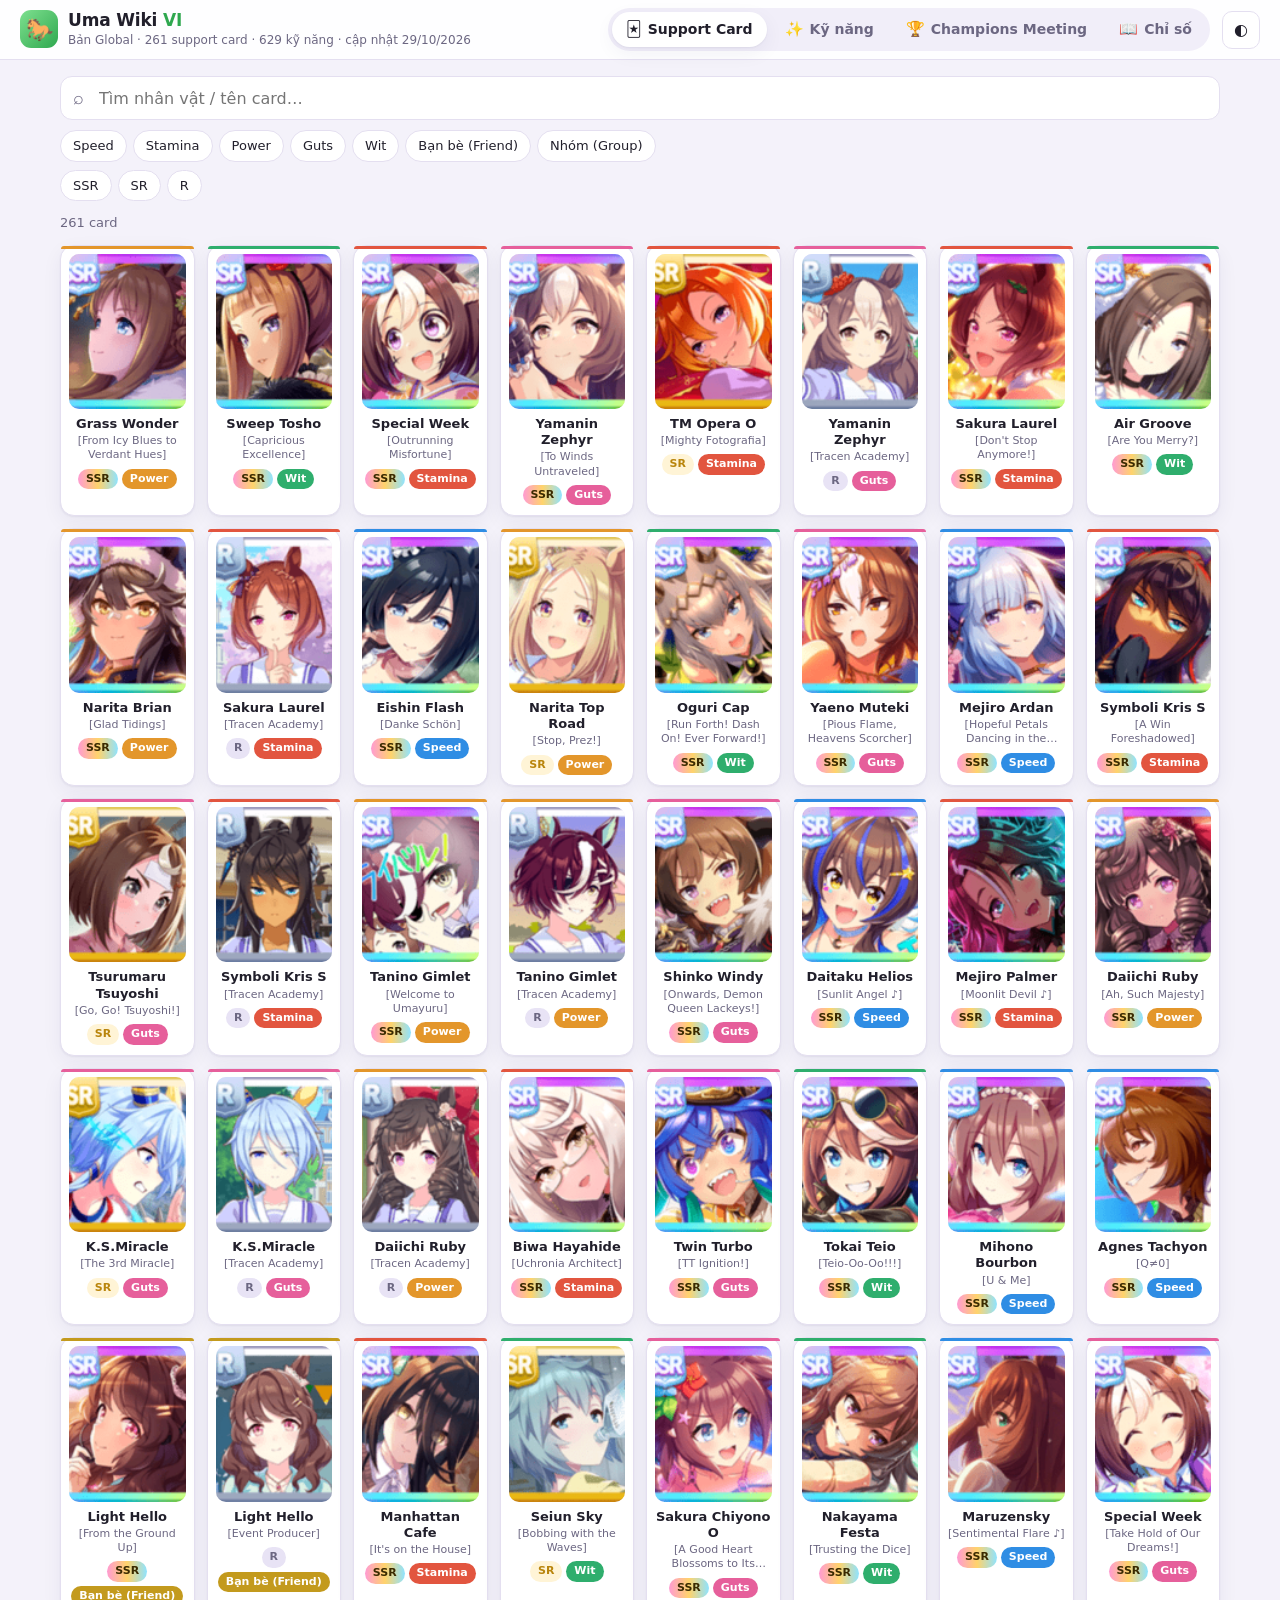
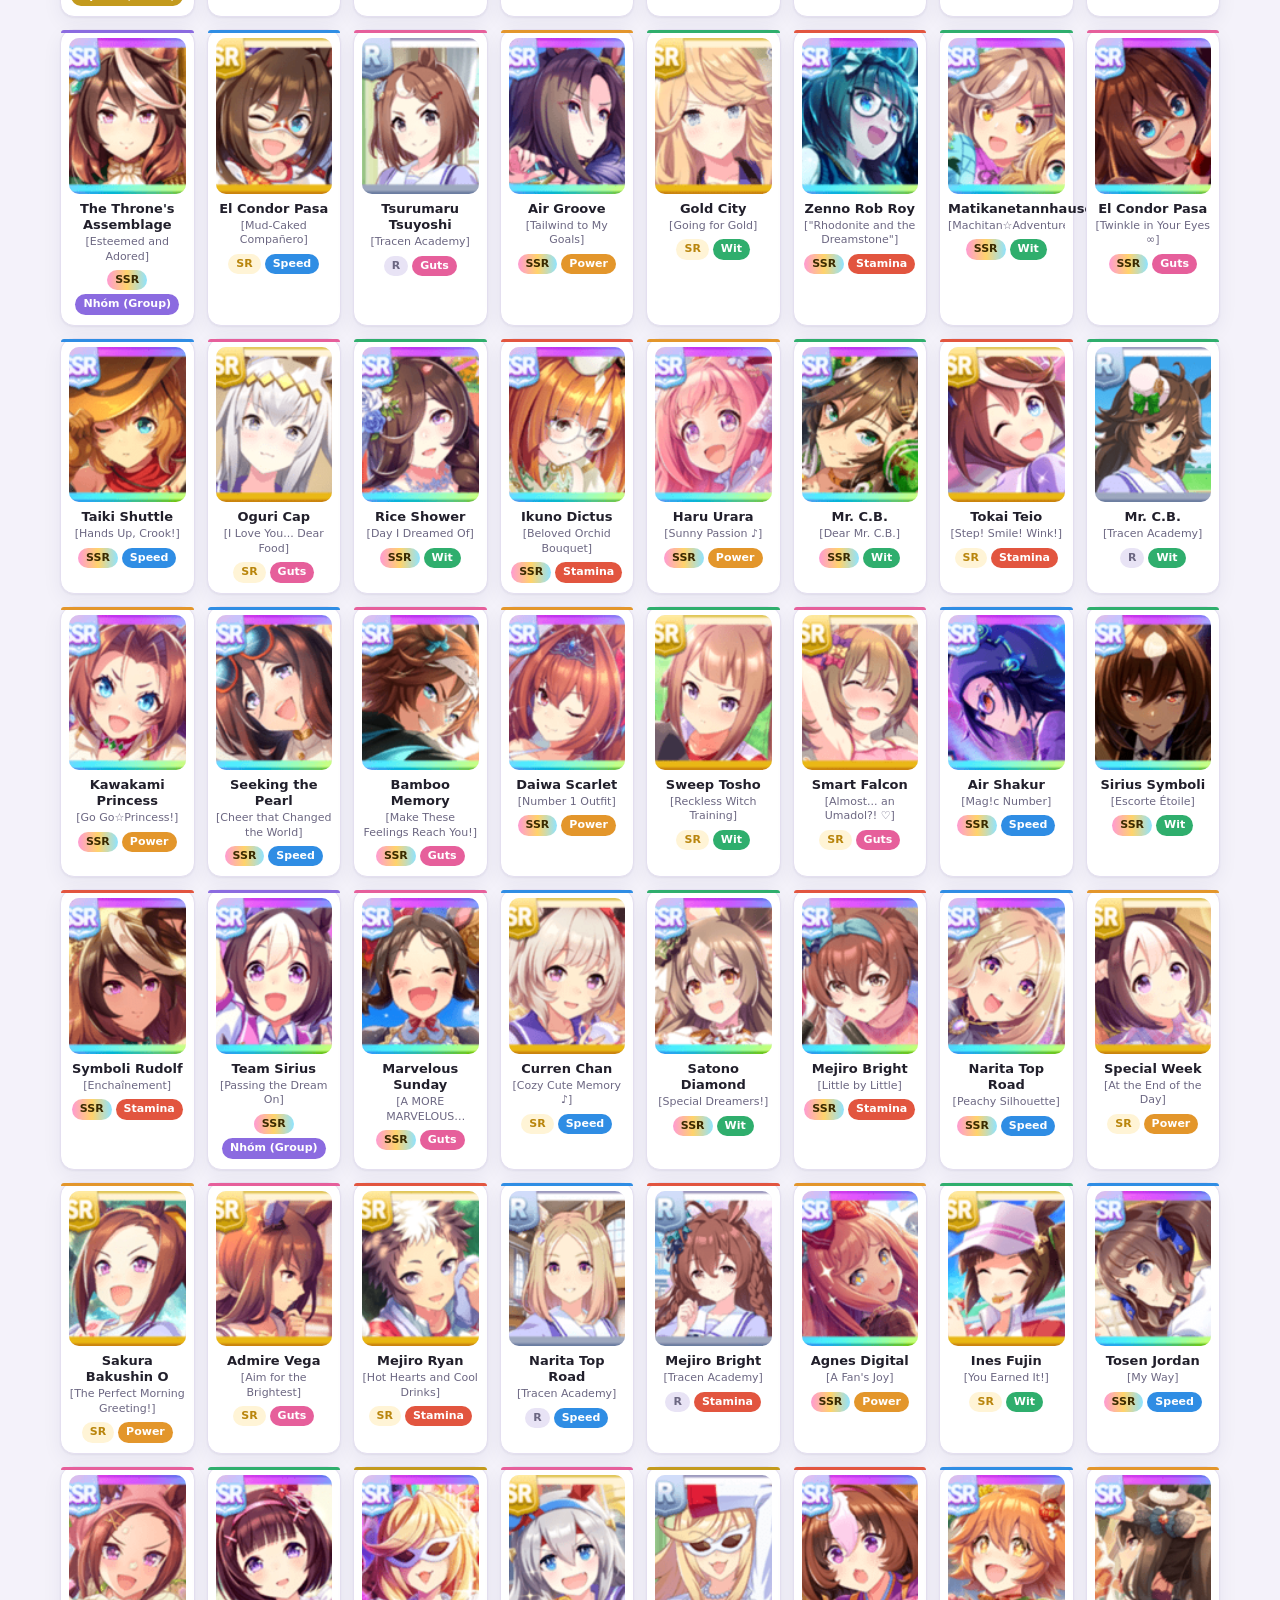
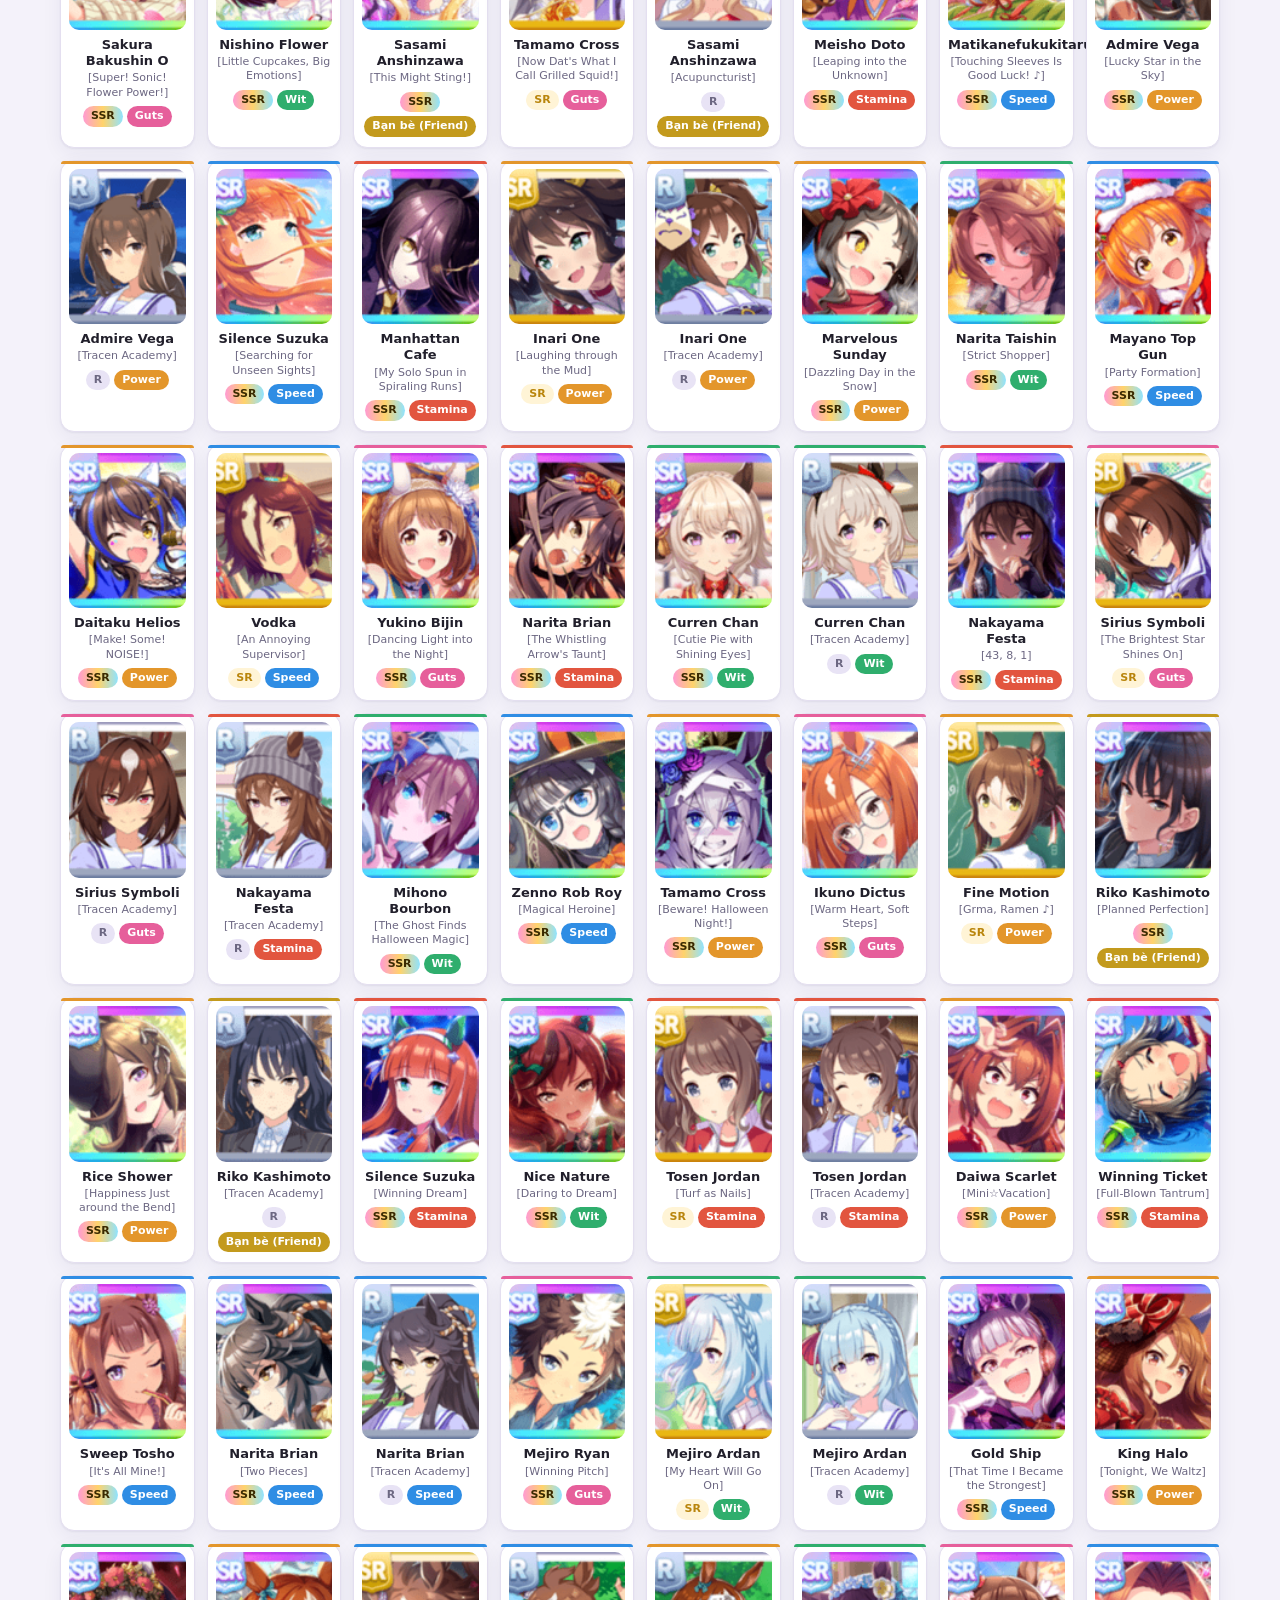
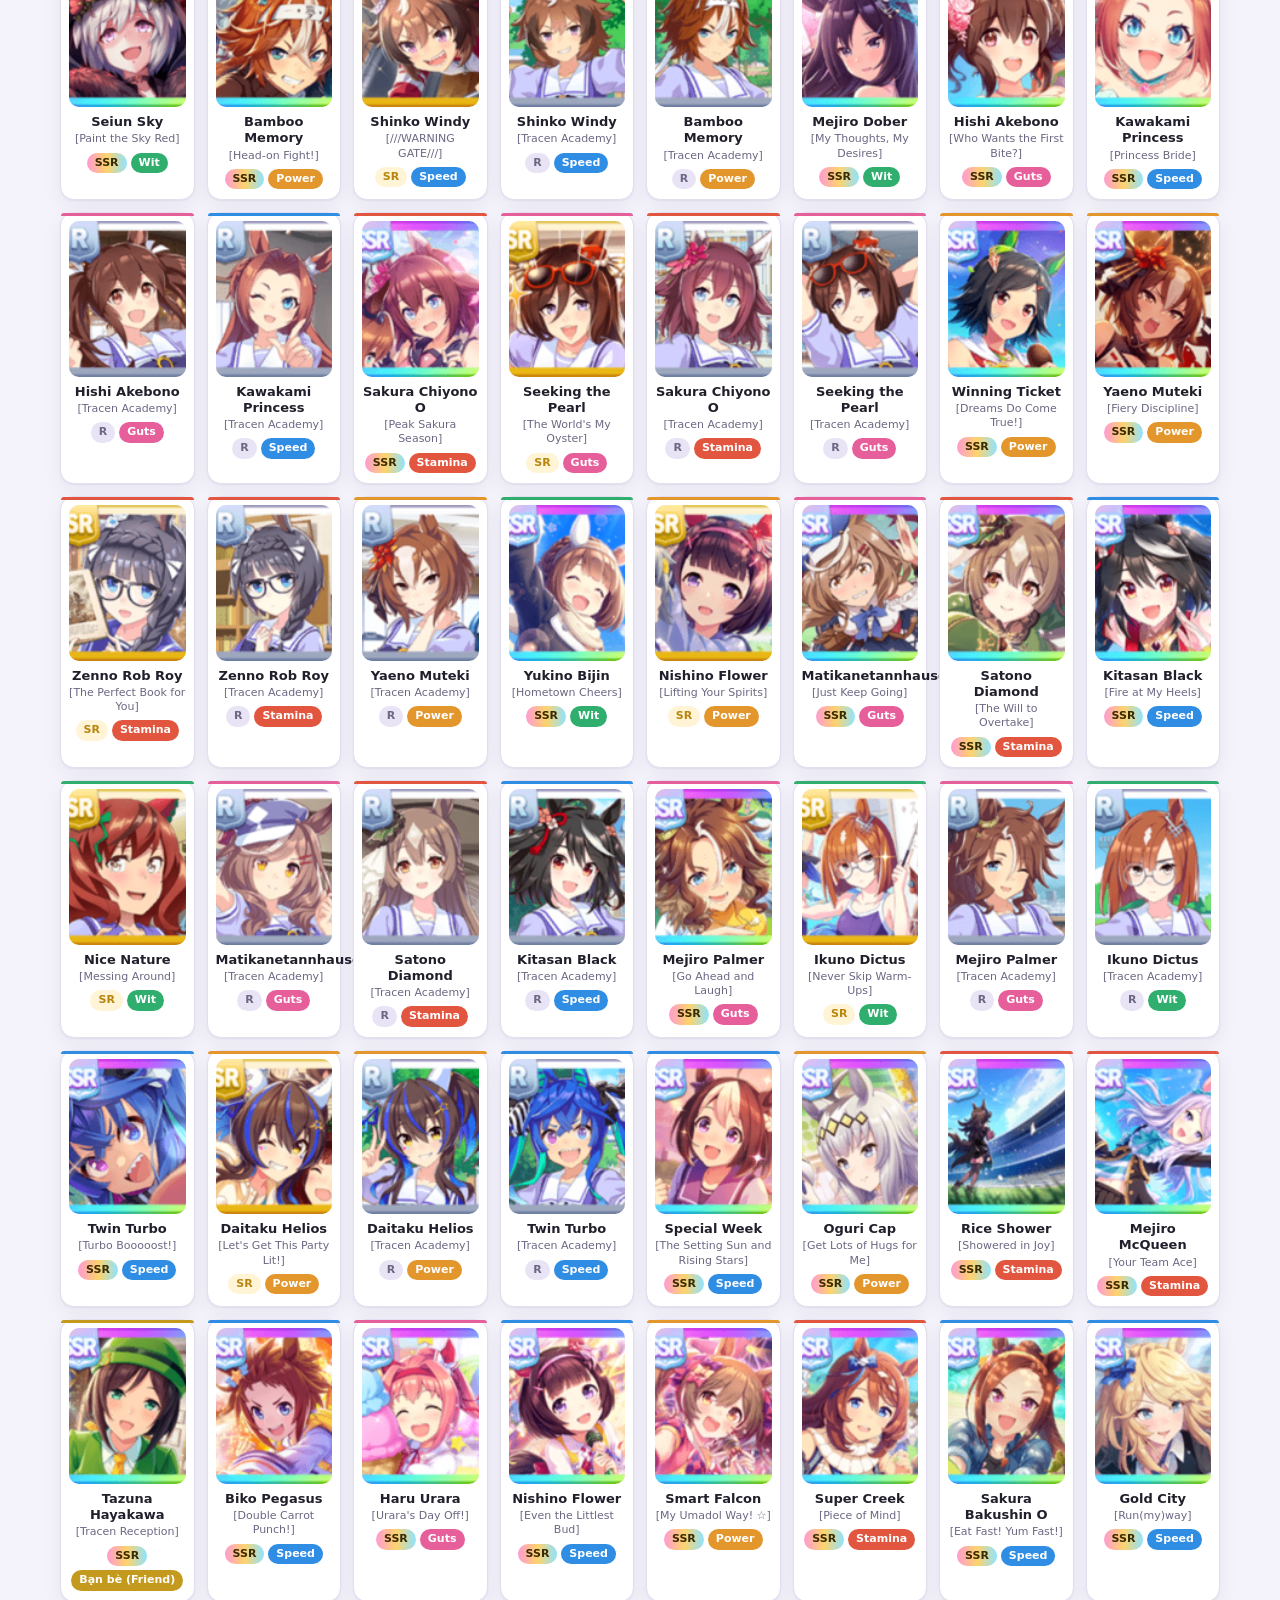
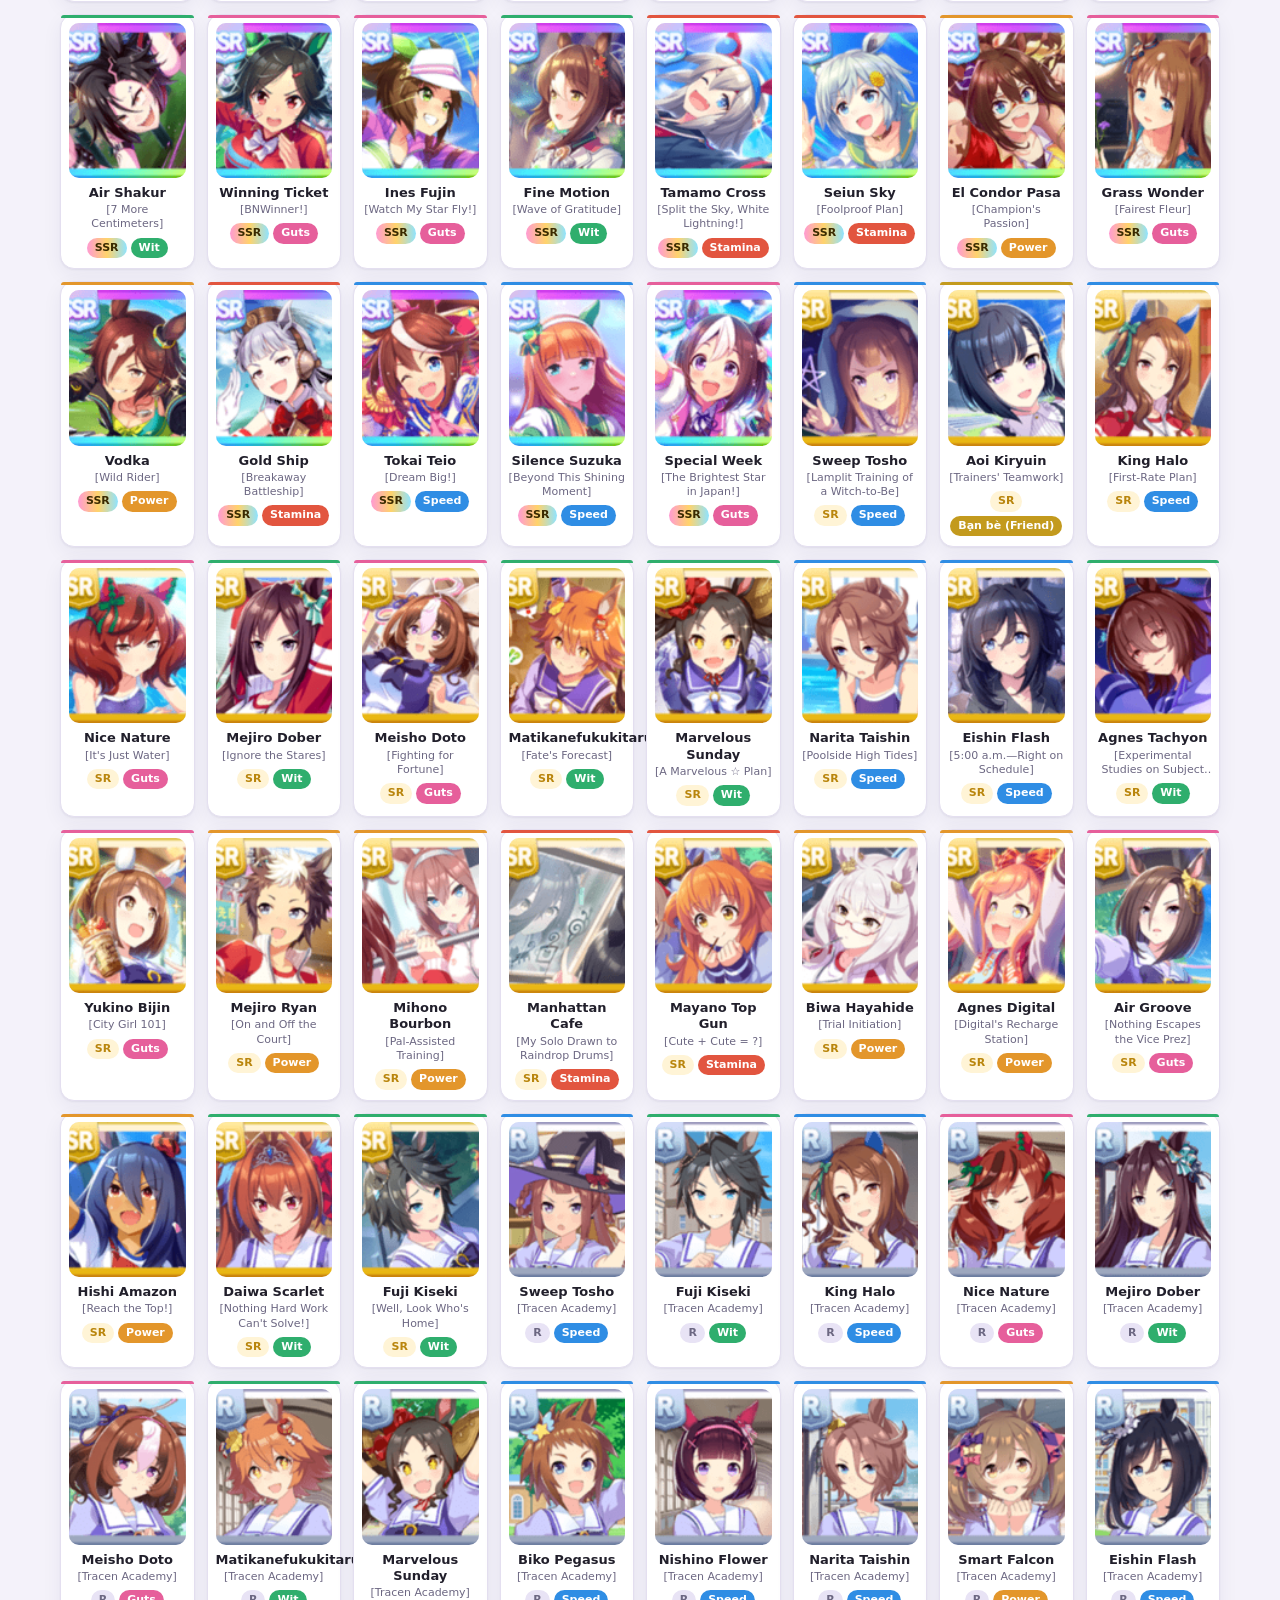
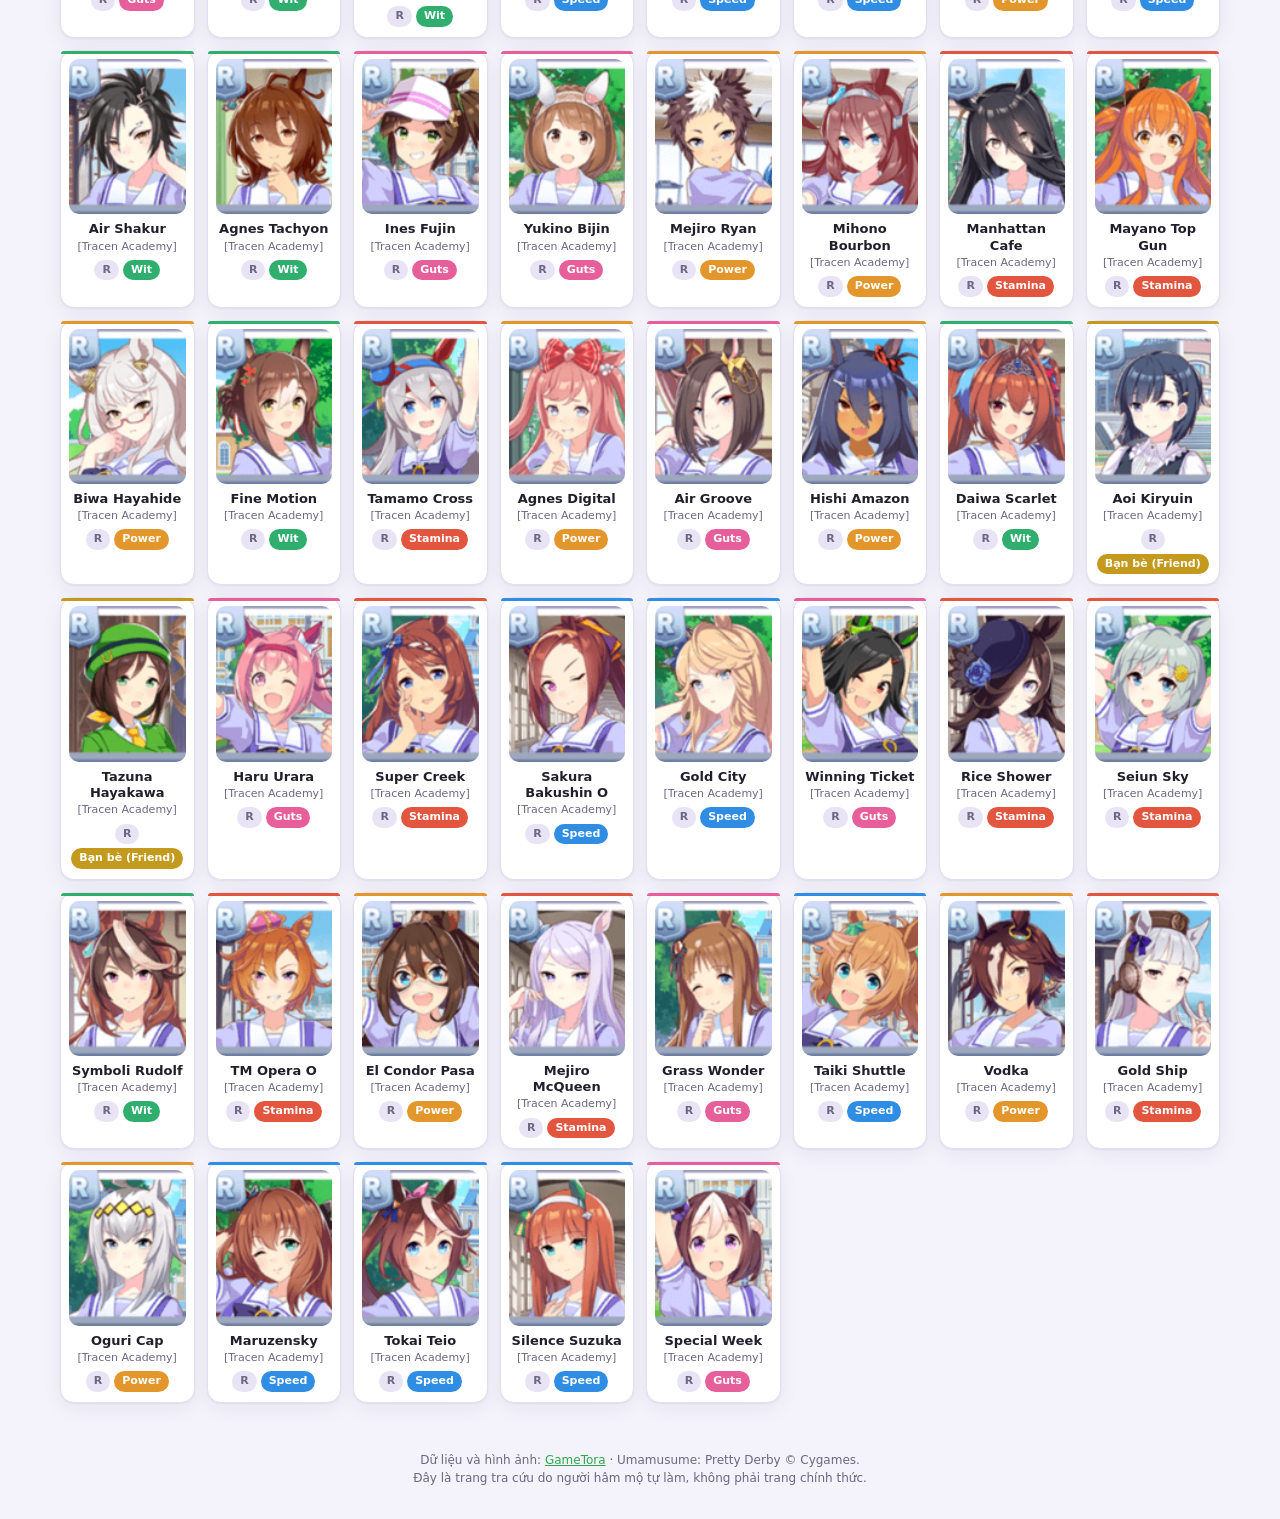
==== commit 80721675: "Thêm tab Champions Meeting: kỳ đang/sắp diễn ra, sơ đồ đường đua, kỹ năng phù hợp Co-Authored-By: Cl" ====
--- a/site/index.html
+++ b/site/index.html
@@ -20,6 +20,7 @@
     <nav class="tabs" role="tablist">
       <a href="#cards" data-tab="cards"><span class="ti">🃏</span><span>Support Card</span></a>
       <a href="#skills" data-tab="skills"><span class="ti">✨</span><span>Kỹ năng</span></a>
+      <a href="#cm" data-tab="cm"><span class="ti">🏆</span><span class="lbl-long">Champions Meeting</span><span class="lbl-short">CM</span></a>
       <a href="#effects" data-tab="effects"><span class="ti">📖</span><span>Chỉ số</span></a>
     </nav>
     <button id="theme" class="icon-btn" title="Đổi giao diện sáng/tối" aria-label="Đổi giao diện sáng/tối">◐</button>
@@ -76,6 +77,18 @@
       <div class="skill-list" id="skill-list"></div>
     </section>
 
+    <!-- CHAMPIONS MEETING -->
+    <section id="tab-cm" class="tab" hidden>
+      <div id="cm-list"></div>
+      <details class="cm-past">
+        <summary>Các kỳ đã diễn ra gần đây</summary>
+        <div id="cm-past"></div>
+      </details>
+      <p class="note">Ngày của các kỳ <b>dự kiến</b> là ước tính của GameTora theo lịch bản Nhật, có thể lệch vài ngày.
+        Thông số đường đua của kỳ dự kiến lấy từ kỳ cùng số thứ tự ở bản Nhật, vì bản Global đi đúng thứ tự này.
+        Danh sách kỹ năng được lọc tự động theo điều kiện kích hoạt gắn với đường đua (trường đua, cự ly, hướng, mùa, thời tiết, mặt sân).</p>
+    </section>
+
     <!-- EFFECTS -->
     <section id="tab-effects" class="tab" hidden>
       <div class="intro">
--- a/site/style.css
+++ b/site/style.css
@@ -341,3 +341,79 @@
   .card-grid { grid-template-columns: repeat(2, minmax(0, 1fr)); }
   .eff-list { grid-template-columns: 1fr; }
 }
+
+/* ===== Champions Meeting ===== */
+.lbl-short { display: none; }
+.cm-card {
+  background: var(--panel); border: 1px solid var(--line); border-radius: 18px; box-shadow: var(--shadow);
+  padding: 18px 20px 20px; margin-bottom: 16px; position: relative; overflow: hidden;
+}
+.cm-card::before { content: ""; position: absolute; inset: 0 0 auto; height: 4px; background: linear-gradient(90deg, #ffcf5a, #ff8bd0, #8f7bff); }
+.cm-card.cm-live::before { background: linear-gradient(90deg, #ff5a5a, #ffb03a); }
+.cm-card.cm-past { opacity: .85; }
+.cm-head { display: flex; gap: 14px; align-items: center; }
+.cm-no {
+  flex: none; width: 58px; height: 58px; border-radius: 14px; display: grid; place-content: center; text-align: center;
+  background: linear-gradient(135deg, #ffe08a, #f6a623); color: #4a2c00; font-size: 11px; font-weight: 700; line-height: 1;
+}
+.cm-no b { font-size: 22px; display: block; margin-top: 2px; }
+.cm-title { min-width: 0; }
+.cm-title h2 { margin: 0; font-size: 20px; line-height: 1.25; }
+.cm-title h2 small { font-size: 14px; color: var(--muted); font-weight: 600; }
+.cm-when { display: flex; flex-wrap: wrap; gap: 6px 10px; align-items: center; margin-top: 4px; font-size: 13px; color: var(--muted); }
+.cm-when b { color: var(--text); }
+.cm-st { font-weight: 700; font-size: 12px; padding: 2px 10px; border-radius: 999px; }
+.cm-st.live { background: #ffe1e1; color: #c62828; }
+.cm-st.next { background: var(--accent-soft); color: var(--accent); }
+.cm-st.past { background: var(--panel-3); color: var(--muted); }
+.cm-info { display: grid; grid-template-columns: repeat(auto-fill, minmax(170px, 1fr)); gap: 8px; margin: 16px 0 6px; }
+.cm-info > div { display: flex; gap: 10px; align-items: center; background: var(--panel-2); border-radius: 12px; padding: 8px 12px; min-width: 0; }
+.cm-info .ci { font-size: 18px; flex: none; width: 22px; text-align: center; }
+.cm-info span:last-child { min-width: 0; font-weight: 600; font-size: 14px; line-height: 1.3; }
+.cm-info small { display: block; color: var(--muted); font-weight: 400; font-size: 11px; }
+.cm-course { margin-top: 14px; }
+.legend { display: flex; flex-wrap: wrap; gap: 4px 12px; font-size: 12px; color: var(--muted); align-items: center; margin-bottom: 6px; }
+.lg { display: inline-block; width: 12px; height: 12px; border-radius: 3px; margin-right: -6px; vertical-align: -1px; }
+.svg-wrap { background: var(--panel-2); border-radius: 12px; padding: 10px 10px 4px; }
+svg.course { width: 100%; height: auto; display: block; }
+svg.course rect { stroke: var(--panel-2); stroke-width: 2; }
+svg.course .lbl { font-size: 15px; font-weight: 700; fill: #fff; text-anchor: middle; pointer-events: none; }
+svg.course .tick { font-size: 15px; fill: var(--muted); text-anchor: middle; }
+.ph0, .lg.ph0 { fill: #7cc4ff; background: #7cc4ff; } .ph1 { fill: #5aa2e8; } .ph2 { fill: #f0a03c; } .ph3 { fill: #e85a5a; }
+.co, .lg.co { fill: #9b7be0; background: #9b7be0; }
+.st, .lg.st { fill: #57b86f; background: #57b86f; }
+.flat { fill: var(--panel-3); }
+.up, .lg.up { fill: #e8833c; background: #e8833c; }
+.down, .lg.down { fill: #3ca7c9; background: #3ca7c9; }
+svg.course .spurt { stroke: #ff3b6b; stroke-width: 4; stroke-dasharray: 8 5; }
+.lg.spurt { background: #ff3b6b; height: 3px; width: 14px; vertical-align: 3px; }
+.course-facts { margin: 10px 0 0; padding-left: 18px; font-size: 13px; color: var(--muted); }
+.course-facts b { color: var(--text); }
+.course-facts li { margin: 2px 0; }
+.cm-group { margin: 6px 0; background: var(--panel-2); border-radius: 12px; padding: 4px 10px; }
+.cm-group > summary { cursor: pointer; padding: 6px 2px; font-weight: 700; font-size: 14px; list-style: none; display: flex; align-items: center; gap: 8px; }
+.cm-group > summary::-webkit-details-marker { display: none; }
+.cm-group > summary::before { content: "▸"; color: var(--muted); transition: transform .15s; }
+.cm-group[open] > summary::before { transform: rotate(90deg); }
+.cm-group .mini-skills { padding-bottom: 8px; }
+.cm-group .mini-skill { background: var(--panel); }
+.cm-past { margin: 8px 0 12px; }
+.cm-past > summary { cursor: pointer; font-weight: 700; color: var(--muted); padding: 8px 0; }
+.note { font-size: 12px; color: var(--muted); background: var(--panel); border: 1px dashed var(--line); border-radius: 12px; padding: 10px 14px; }
+
+@media (max-width: 640px) {
+  .lbl-long { display: none; }
+  .lbl-short { display: inline; }
+  .cm-card { padding: 14px 14px 16px; border-radius: 16px; margin-bottom: 12px; }
+  .cm-no { width: 50px; height: 50px; }
+  .cm-no b { font-size: 19px; }
+  .cm-title h2 { font-size: 18px; }
+  .cm-info { grid-template-columns: 1fr 1fr; gap: 6px; }
+  .cm-info > div { padding: 7px 10px; gap: 8px; }
+  .cm-info span:last-child { font-size: 13px; }
+  /* Sơ đồ quá nhỏ ở 390px: giữ tối thiểu 640px và cho vuốt ngang trong khung */
+  .svg-wrap { margin: 0 -4px; padding: 8px 6px 2px; overflow-x: auto; scrollbar-width: thin; }
+  svg.course { min-width: 640px; }
+  svg.course .lbl { font-size: 19px; }
+  svg.course .tick { font-size: 17px; }
+}
